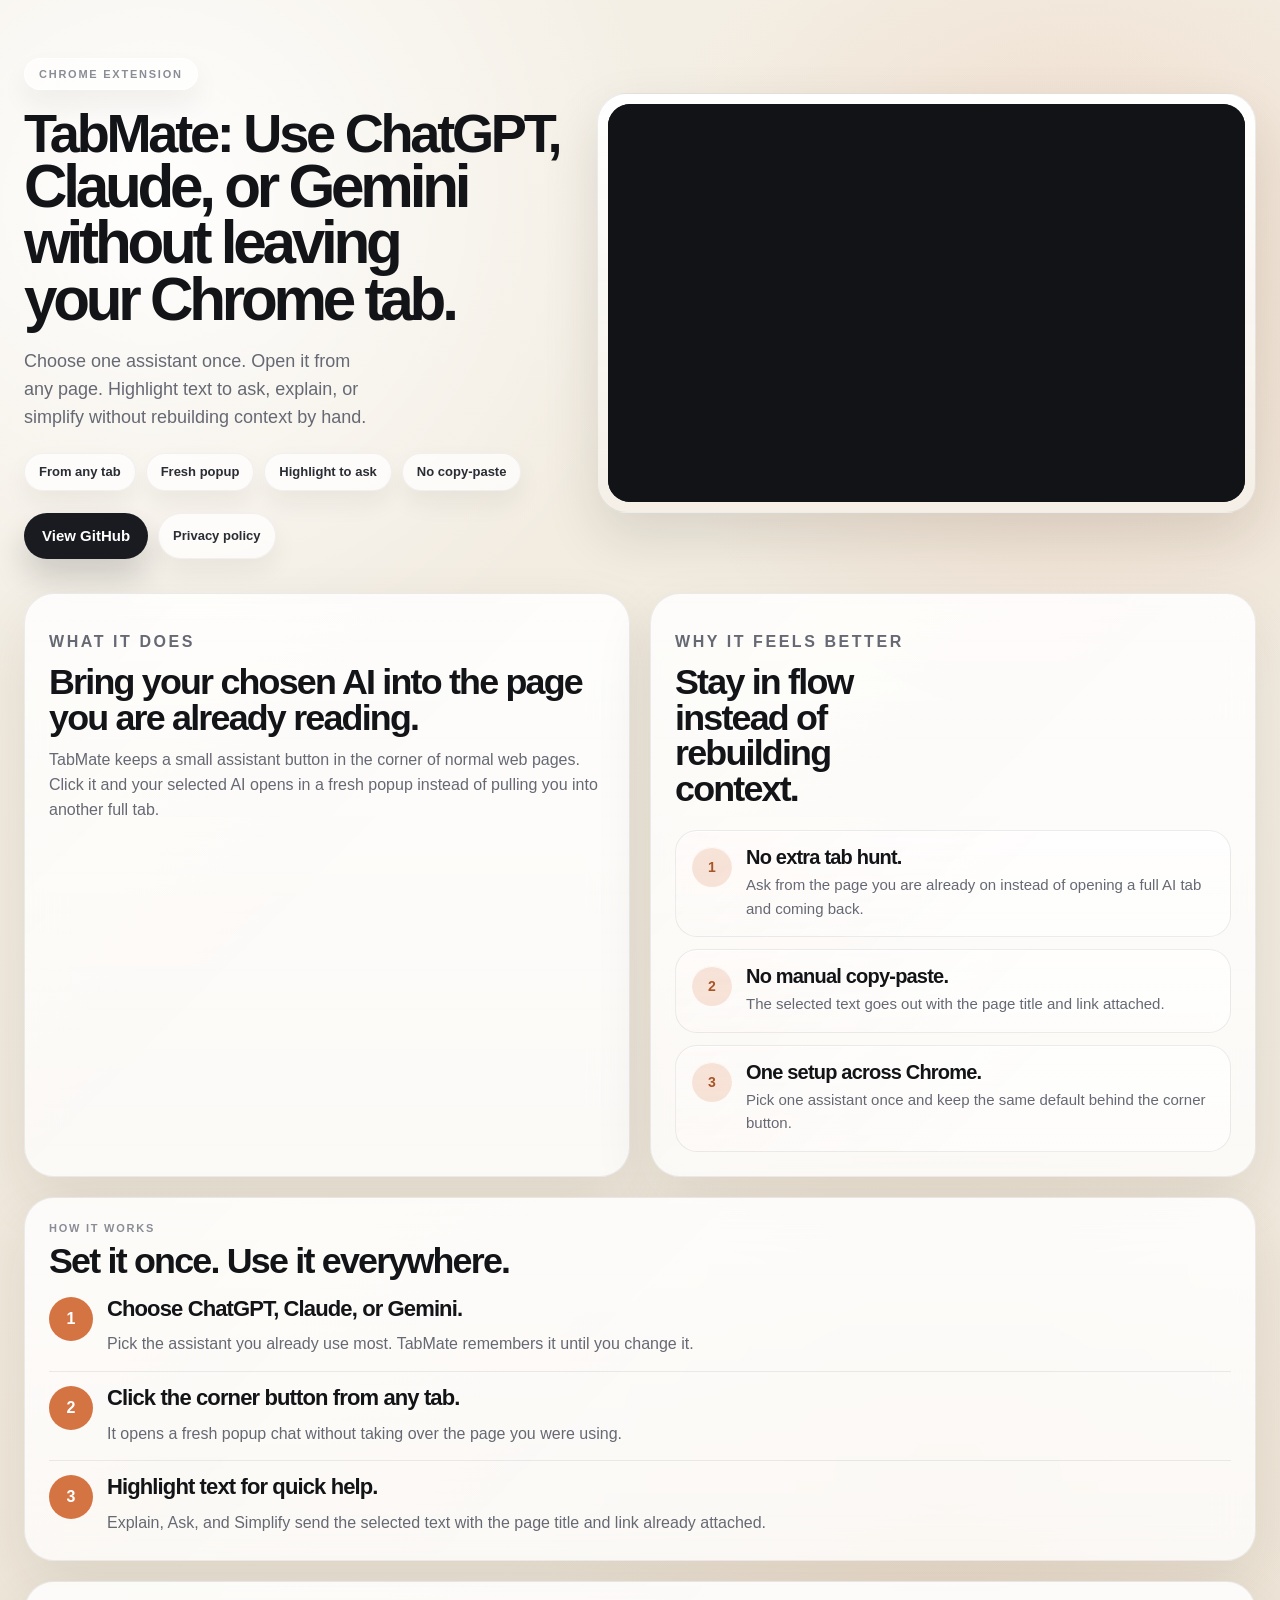
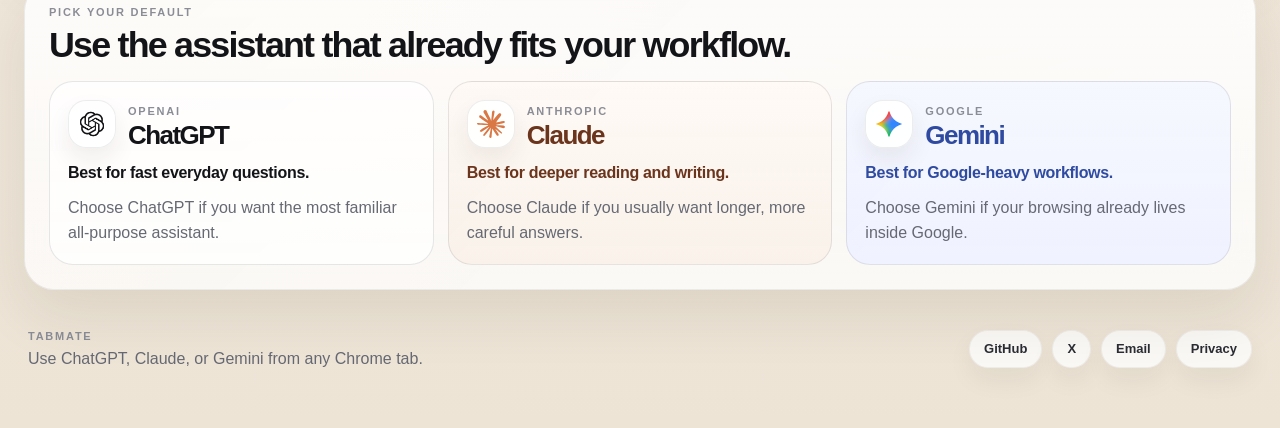
==== index.html @ 25bde199 "Fix landing hero alignment and benefit layout" ====
<!doctype html>
<html lang="en">
  <head>
    <meta charset="utf-8">
    <meta name="viewport" content="width=device-width, initial-scale=1">
    <title>TabMate</title>
    <meta name="description" content="Use ChatGPT, Claude, or Gemini without leaving your Chrome tab.">
    <link rel="stylesheet" href="site.css">
  </head>
  <body>
    <main class="page">
      <section class="hero">
        <div class="hero-copy">
          <p class="eyebrow">Chrome extension</p>
          <h1>
            <span class="headline-lead">TabMate: Use ChatGPT,</span>
            <span>Claude, or Gemini</span>
            <span>without leaving</span>
            <span>your Chrome tab.</span>
          </h1>
          <p class="copy">Choose one assistant once. Open it from any page. Highlight text to ask, explain, or simplify without rebuilding context by hand.</p>

          <div class="hero-pills" aria-label="Core actions">
            <span class="hero-pill">From any tab</span>
            <span class="hero-pill">Fresh popup</span>
            <span class="hero-pill">Highlight to ask</span>
            <span class="hero-pill">No copy-paste</span>
          </div>

          <div class="hero-actions">
            <a class="primary-link" href="https://github.com/sumitbehal/TabMate" target="_blank" rel="noreferrer">View GitHub</a>
            <a class="secondary-link" href="privacy.html">Privacy policy</a>
          </div>
        </div>

        <aside class="hero-panel" aria-label="Workflow preview">
          <div class="preview-browser">
            <div class="preview-body">
              <video
                class="preview-video"
                src="brand-assets/video/preview-main.mp4"
                data-playlist="brand-assets/video/preview-main.mp4|brand-assets/video/preview-second.mp4|brand-assets/video/preview-third.mp4"
                autoplay
                muted
                loop
                playsinline
                preload="metadata"
              ></video>
            </div>
          </div>
        </aside>
      </section>

      <section class="story-grid">
        <article class="story-card">
          <p class="section-kicker">What it does</p>
          <h2>Bring your chosen AI into the page you are already reading.</h2>
          <p>TabMate keeps a small assistant button in the corner of normal web pages. Click it and your selected AI opens in a fresh popup instead of pulling you into another full tab.</p>
        </article>
        <article class="story-card">
          <p class="section-kicker">Why it feels better</p>
          <h2>Stay in flow instead of rebuilding context.</h2>
          <div class="benefit-stack">
            <article class="benefit-row">
              <span class="benefit-badge">1</span>
              <div>
                <h3>No extra tab hunt.</h3>
                <p>Ask from the page you are already on instead of opening a full AI tab and coming back.</p>
              </div>
            </article>
            <article class="benefit-row">
              <span class="benefit-badge">2</span>
              <div>
                <h3>No manual copy-paste.</h3>
                <p>The selected text goes out with the page title and link attached.</p>
              </div>
            </article>
            <article class="benefit-row">
              <span class="benefit-badge">3</span>
              <div>
                <h3>One setup across Chrome.</h3>
                <p>Pick one assistant once and keep the same default behind the corner button.</p>
              </div>
            </article>
          </div>
        </article>
      </section>

      <section class="how-it-works">
        <div class="section-head">
          <p class="section-kicker">How it works</p>
          <h2>Set it once. Use it everywhere.</h2>
        </div>
        <div class="steps">
          <article class="step">
            <span class="step-number">1</span>
            <div>
              <h3>Choose ChatGPT, Claude, or Gemini.</h3>
              <p>Pick the assistant you already use most. TabMate remembers it until you change it.</p>
            </div>
          </article>
          <article class="step">
            <span class="step-number">2</span>
            <div>
              <h3>Click the corner button from any tab.</h3>
              <p>It opens a fresh popup chat without taking over the page you were using.</p>
            </div>
          </article>
          <article class="step">
            <span class="step-number">3</span>
            <div>
              <h3>Highlight text for quick help.</h3>
              <p>Explain, Ask, and Simplify send the selected text with the page title and link already attached.</p>
            </div>
          </article>
        </div>
      </section>

      <section class="assistants">
        <div class="section-head">
          <p class="section-kicker">Pick your default</p>
          <h2>Use the assistant that already fits your workflow.</h2>
        </div>
        <div class="assistant-grid">
          <article class="assistant-card assistant-chatgpt">
            <div class="assistant-brand">
              <span class="brand-logo-shell">
                <img class="brand-logo chatgpt-logo" src="provider-logos/chatgpt-mark.png" alt="ChatGPT logo">
              </span>
              <div>
                <span class="brand-name">OpenAI</span>
                <h3>ChatGPT</h3>
              </div>
            </div>
            <p class="assistant-headline">Best for fast everyday questions.</p>
            <p class="assistant-copy">Choose ChatGPT if you want the most familiar all-purpose assistant.</p>
          </article>

          <article class="assistant-card assistant-claude">
            <div class="assistant-brand">
              <span class="brand-logo-shell">
                <img class="brand-logo" src="provider-logos/claude-mark.svg" alt="Claude logo">
              </span>
              <div>
                <span class="brand-name">Anthropic</span>
                <h3>Claude</h3>
              </div>
            </div>
            <p class="assistant-headline">Best for deeper reading and writing.</p>
            <p class="assistant-copy">Choose Claude if you usually want longer, more careful answers.</p>
          </article>

          <article class="assistant-card assistant-gemini">
            <div class="assistant-brand">
              <span class="brand-logo-shell">
                <img class="brand-logo" src="provider-logos/gemini-mark.svg" alt="Gemini logo">
              </span>
              <div>
                <span class="brand-name">Google</span>
                <h3>Gemini</h3>
              </div>
            </div>
            <p class="assistant-headline">Best for Google-heavy workflows.</p>
            <p class="assistant-copy">Choose Gemini if your browsing already lives inside Google.</p>
          </article>
        </div>
      </section>

      <footer class="page-footer">
        <div class="footer-copy">
          <p class="section-kicker">TabMate</p>
          <p>Use ChatGPT, Claude, or Gemini from any Chrome tab.</p>
        </div>
        <div class="footer-links">
          <a class="footer-link" href="https://github.com/sumitbehal/TabMate" target="_blank" rel="noreferrer">GitHub</a>
          <a class="footer-link" href="https://x.com/sumitkbehal" target="_blank" rel="noreferrer">X</a>
          <a class="footer-link" href="mailto:sumitbehaltest@gmail.com">Email</a>
          <a class="footer-link" href="privacy.html">Privacy</a>
        </div>
      </footer>
    </main>

    <script src="site.js"></script>
  </body>
</html>
---- site.css ----
:root {
  color-scheme: light;
  --display-font: -apple-system, BlinkMacSystemFont, "SF Pro Display", "Segoe UI", sans-serif;
  --ui-font: -apple-system, BlinkMacSystemFont, "SF Pro Text", "Segoe UI", sans-serif;
  --bg: #f4efe5;
  --bg-deep: #ede4d6;
  --ink: #131417;
  --muted: #666973;
  --subtle: #8a8d96;
  --line: rgba(24, 25, 30, 0.08);
  --surface: rgba(255, 255, 255, 0.84);
  --shadow: 0 24px 60px rgba(42, 31, 16, 0.09);
  --shadow-strong: 0 28px 70px rgba(42, 31, 16, 0.14);
}

* {
  box-sizing: border-box;
}

html,
body {
  margin: 0;
  min-height: 100%;
}

body {
  color: var(--ink);
  font-family: var(--ui-font);
  background:
    radial-gradient(circle at 12% 10%, rgba(255, 255, 255, 0.96), transparent 24%),
    radial-gradient(circle at 84% 14%, rgba(213, 116, 67, 0.16), transparent 22%),
    radial-gradient(circle at 74% 72%, rgba(213, 116, 67, 0.08), transparent 24%),
    linear-gradient(180deg, var(--bg) 0%, var(--bg-deep) 100%);
}

body::before {
  content: "";
  position: fixed;
  inset: 0;
  background:
    linear-gradient(rgba(255, 255, 255, 0.14) 1px, transparent 1px),
    linear-gradient(90deg, rgba(255, 255, 255, 0.14) 1px, transparent 1px);
  background-size: 32px 32px;
  mask-image: linear-gradient(180deg, rgba(0, 0, 0, 0.14), transparent 38%);
  pointer-events: none;
}

.page {
  position: relative;
  z-index: 1;
  max-width: 1280px;
  margin: 0 auto;
  padding: 48px 24px 60px;
}

h1,
h2,
h3,
p,
ul {
  margin: 0;
}

.hero {
  display: grid;
  grid-template-columns: minmax(0, 0.9fr) minmax(500px, 1.1fr);
  gap: 34px;
  align-items: start;
}

.hero-copy {
  padding-top: 10px;
}

.eyebrow,
.section-kicker,
.brand-name {
  font-size: 11px;
  font-weight: 700;
  letter-spacing: 0.16em;
  text-transform: uppercase;
  color: var(--subtle);
}

.eyebrow {
  display: inline-flex;
  align-items: center;
  min-height: 32px;
  padding: 0 14px;
  border-radius: 999px;
  background: rgba(255, 255, 255, 0.68);
  border: 1px solid rgba(255, 255, 255, 0.76);
  box-shadow: 0 14px 28px rgba(42, 31, 16, 0.06);
}

h1 {
  margin-top: 18px;
  font-family: var(--display-font);
  max-width: 100%;
  font-size: clamp(42px, 4.7vw, 62px);
  font-weight: 700;
  line-height: 0.94;
  letter-spacing: -0.07em;
}

h1 span {
  display: block;
}

h1 span:last-child,
.headline-lead {
  white-space: nowrap;
}

.headline-lead {
  font-size: 0.9em;
  letter-spacing: -0.06em;
}

.copy {
  max-width: 35ch;
  margin-top: 18px;
  font-size: 18px;
  line-height: 1.56;
  color: var(--muted);
}

.hero-pills,
.hero-actions,
.footer-links {
  display: flex;
  flex-wrap: wrap;
  gap: 10px;
}

.hero-pills {
  margin-top: 22px;
}

.hero-pill,
.secondary-link,
.footer-link {
  display: inline-flex;
  align-items: center;
  min-height: 38px;
  padding: 0 14px;
  border-radius: 999px;
  background: rgba(255, 255, 255, 0.72);
  border: 1px solid rgba(24, 25, 30, 0.05);
  box-shadow: 0 12px 26px rgba(42, 31, 16, 0.06);
  font-size: 13px;
  font-weight: 600;
  color: #2a2d34;
  text-decoration: none;
}

.hero-actions {
  margin-top: 22px;
}

.primary-link {
  display: inline-flex;
  align-items: center;
  justify-content: center;
  min-height: 46px;
  padding: 0 18px;
  border-radius: 999px;
  background: #191b20;
  color: #fff;
  text-decoration: none;
  font-size: 15px;
  font-weight: 700;
  box-shadow: 0 18px 32px rgba(19, 20, 24, 0.18);
  transition: transform 140ms ease, box-shadow 140ms ease, background 140ms ease;
}

.primary-link:hover,
.secondary-link:hover,
.footer-link:hover {
  transform: translateY(-1px);
}

.primary-link:hover {
  background: linear-gradient(135deg, #2a2d34, #1b1d22);
  box-shadow: 0 24px 38px rgba(19, 20, 24, 0.22);
}

.secondary-link:hover,
.footer-link:hover {
  background: rgba(255, 255, 255, 0.92);
}

.preview-browser,
.story-card,
.how-it-works,
.assistants {
  border: 1px solid var(--line);
  border-radius: 30px;
  box-shadow: var(--shadow);
  backdrop-filter: blur(18px);
}

.hero-panel {
  display: grid;
  align-self: center;
}

.preview-browser {
  padding: 10px;
  background:
    linear-gradient(180deg, rgba(255, 255, 255, 0.98), rgba(244, 239, 231, 0.94)),
    linear-gradient(135deg, rgba(213, 116, 67, 0.03), transparent 68%);
  box-shadow:
    0 24px 56px rgba(42, 31, 16, 0.12),
    inset 0 1px 0 rgba(255, 255, 255, 0.78);
}

.preview-body {
  position: relative;
  aspect-ratio: 288 / 180;
  border-radius: 22px;
  overflow: hidden;
  background: #111317;
}

.preview-video {
  position: absolute;
  inset: 0;
  width: 100%;
  height: 100%;
  object-fit: contain;
  background: #111317;
}

.story-grid {
  display: grid;
  grid-template-columns: 1fr 1fr;
  gap: 20px;
  margin-top: 34px;
}

.story-card,
.how-it-works,
.assistants {
  padding: 24px;
  background:
    linear-gradient(180deg, rgba(255, 255, 255, 0.88), rgba(255, 255, 255, 0.76)),
    linear-gradient(135deg, rgba(213, 116, 67, 0.06), transparent 58%);
}

.story-card h2,
.section-head h2 {
  margin-top: 10px;
  font-family: var(--display-font);
  font-size: clamp(28px, 2.8vw, 40px);
  line-height: 1;
  letter-spacing: -0.05em;
}

.story-card p,
.step p,
.assistant-copy {
  margin-top: 12px;
  font-size: 16px;
  line-height: 1.56;
  color: var(--muted);
}

.benefit-stack {
  display: grid;
  gap: 12px;
  margin-top: 18px;
}

.benefit-row {
  display: grid;
  grid-template-columns: 40px 1fr;
  gap: 14px;
  align-items: start;
  padding: 16px;
  border: 1px solid rgba(24, 25, 30, 0.08);
  border-radius: 22px;
  background:
    linear-gradient(180deg, rgba(255, 255, 255, 0.7), rgba(255, 255, 255, 0.56)),
    linear-gradient(135deg, rgba(213, 116, 67, 0.08), transparent 60%);
  box-shadow: inset 0 1px 0 rgba(255, 255, 255, 0.78);
}

.story-card:nth-child(2) {
  display: flex;
  flex-direction: column;
}

.story-card:nth-child(2) h2 {
  max-width: 12ch;
}

.story-card:nth-child(2) .benefit-stack {
  margin-top: 22px;
}

.benefit-row h3 {
  font-size: 20px;
  line-height: 1.02;
  letter-spacing: -0.04em;
}

.benefit-row p {
  margin-top: 6px;
  font-size: 15px;
  line-height: 1.55;
  color: var(--muted);
}

.benefit-badge {
  display: inline-flex;
  align-items: center;
  justify-content: center;
  width: 40px;
  height: 40px;
  border-radius: 999px;
  background: rgba(213, 116, 67, 0.18);
  color: #a85527;
  font-size: 14px;
  font-weight: 700;
  box-shadow: inset 0 1px 0 rgba(255, 255, 255, 0.8);
}

.how-it-works,
.assistants {
  margin-top: 20px;
}

.steps {
  display: grid;
  gap: 14px;
  margin-top: 18px;
}

.step {
  display: grid;
  grid-template-columns: 44px 1fr;
  gap: 14px;
  align-items: start;
  padding-top: 14px;
  border-top: 1px solid rgba(24, 25, 30, 0.08);
}

.step:first-child {
  padding-top: 0;
  border-top: 0;
}

.step-number {
  display: inline-flex;
  align-items: center;
  justify-content: center;
  width: 44px;
  height: 44px;
  border-radius: 999px;
  background: #d57443;
  color: #fff;
  font-weight: 700;
}

.step h3 {
  font-size: 22px;
  line-height: 1.05;
  letter-spacing: -0.04em;
}

.assistant-grid {
  display: grid;
  grid-template-columns: repeat(3, minmax(0, 1fr));
  gap: 14px;
  margin-top: 18px;
}

.assistant-card {
  padding: 18px;
  border-radius: 24px;
  border: 1px solid rgba(24, 25, 30, 0.1);
  background: rgba(255, 255, 255, 0.72);
}

.assistant-brand {
  display: flex;
  align-items: center;
  gap: 12px;
}

.brand-logo-shell {
  display: inline-flex;
  align-items: center;
  justify-content: center;
  width: 48px;
  height: 48px;
  border-radius: 18px;
  background: rgba(255, 255, 255, 0.96);
  box-shadow:
    inset 0 0 0 1px rgba(24, 25, 30, 0.08),
    0 12px 24px rgba(42, 31, 16, 0.07);
}

.brand-logo {
  width: 28px;
  height: 28px;
  object-fit: contain;
}

.chatgpt-logo {
  width: 34px;
  height: 34px;
}

.assistant-card h3 {
  margin-top: 4px;
  font-size: 26px;
  font-family: var(--display-font);
  line-height: 0.94;
  letter-spacing: -0.06em;
}

.assistant-headline {
  margin-top: 14px;
  font-size: 16px;
  line-height: 1.35;
  font-weight: 700;
  letter-spacing: -0.02em;
}

.assistant-chatgpt {
  color: #131417;
}

.assistant-claude {
  color: #6b341c;
  background:
    linear-gradient(180deg, rgba(255, 250, 246, 0.98), rgba(249, 241, 233, 0.96)),
    linear-gradient(135deg, rgba(213, 116, 67, 0.1), transparent 62%);
}

.assistant-gemini {
  color: #2f4ba1;
  background:
    linear-gradient(180deg, rgba(246, 248, 255, 0.98), rgba(239, 242, 255, 0.96)),
    linear-gradient(135deg, rgba(91, 108, 255, 0.1), transparent 62%);
}

.page-footer {
  display: flex;
  align-items: center;
  justify-content: space-between;
  gap: 18px;
  margin-top: 22px;
  padding: 18px 4px 0;
}

.footer-copy p:last-child {
  margin-top: 8px;
  color: var(--muted);
}

@media (max-width: 1120px) {
  .hero,
  .story-grid,
  .assistant-grid {
    grid-template-columns: 1fr;
  }
}

@media (max-width: 820px) {
  .page {
    padding: 28px 16px 44px;
  }

  h1 {
    font-size: clamp(40px, 14vw, 58px);
  }

  .copy {
    max-width: none;
    font-size: 17px;
  }

  .page-footer {
    flex-direction: column;
    align-items: flex-start;
  }
}
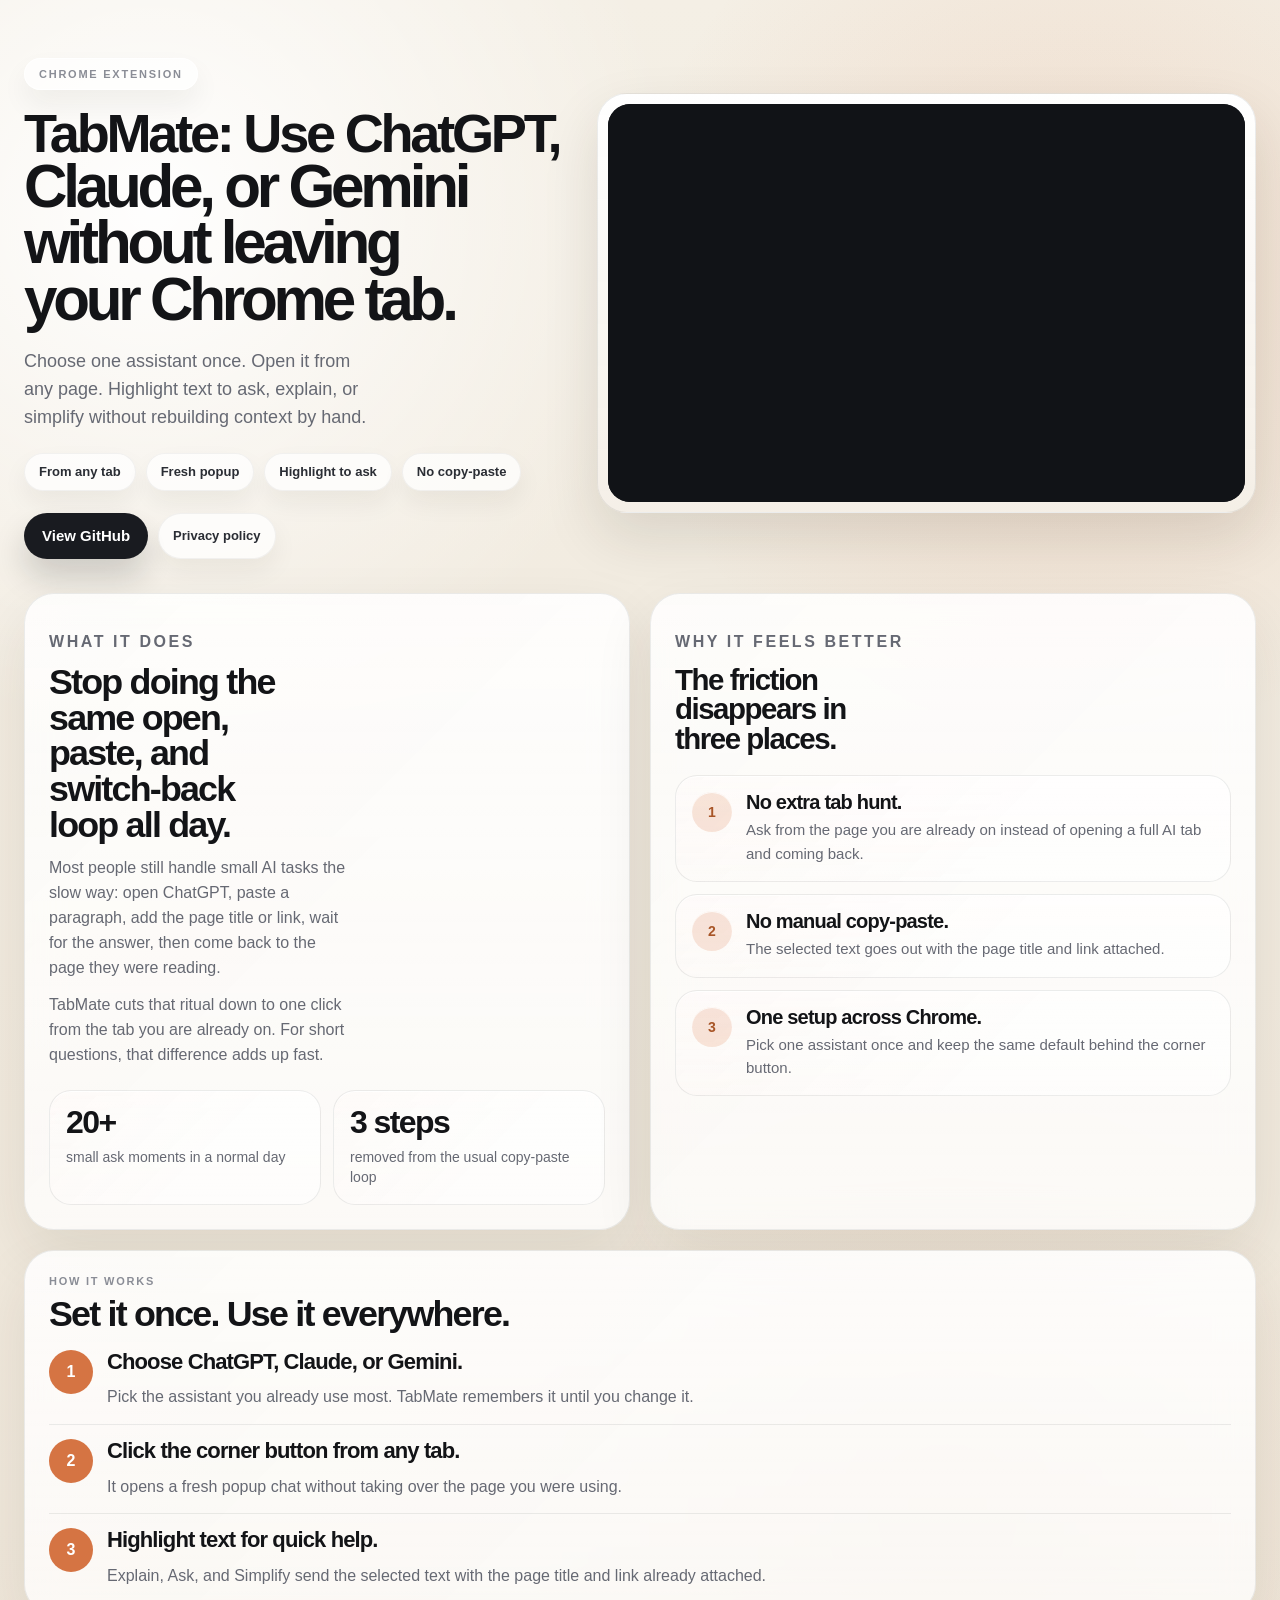
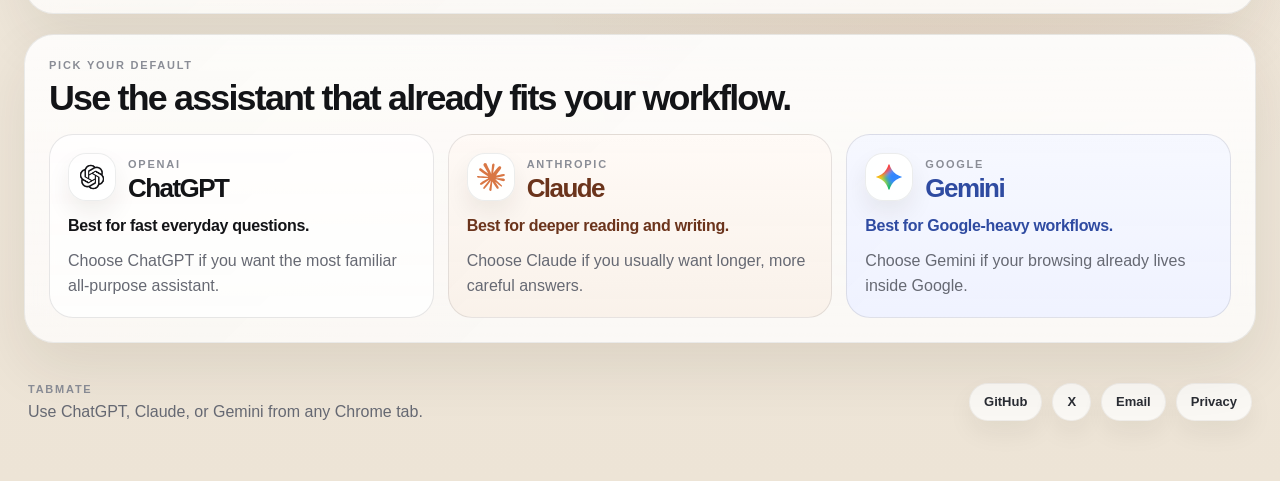
==== commit 463c2976: "Improve story cards on landing page" ====
--- a/index.html
+++ b/index.html
@@ -52,14 +52,25 @@
       </section>
 
       <section class="story-grid">
-        <article class="story-card">
+        <article class="story-card story-what">
           <p class="section-kicker">What it does</p>
-          <h2>Bring your chosen AI into the page you are already reading.</h2>
-          <p>TabMate keeps a small assistant button in the corner of normal web pages. Click it and your selected AI opens in a fresh popup instead of pulling you into another full tab.</p>
+          <h2>Stop doing the same open, paste, and switch-back loop all day.</h2>
+          <p>Most people still handle small AI tasks the slow way: open ChatGPT, paste a paragraph, add the page title or link, wait for the answer, then come back to the page they were reading.</p>
+          <p>TabMate cuts that ritual down to one click from the tab you are already on. For short questions, that difference adds up fast.</p>
+          <div class="story-metrics" aria-label="Workflow pain points">
+            <div class="story-metric">
+              <strong>20+</strong>
+              <span>small ask moments in a normal day</span>
+            </div>
+            <div class="story-metric">
+              <strong>3 steps</strong>
+              <span>removed from the usual copy-paste loop</span>
+            </div>
+          </div>
         </article>
-        <article class="story-card">
+        <article class="story-card story-benefits">
           <p class="section-kicker">Why it feels better</p>
-          <h2>Stay in flow instead of rebuilding context.</h2>
+          <h2>The friction disappears in three places.</h2>
           <div class="benefit-stack">
             <article class="benefit-row">
               <span class="benefit-badge">1</span>
--- a/site.css
+++ b/site.css
@@ -266,6 +266,53 @@
   color: var(--muted);
 }
 
+.story-what {
+  display: flex;
+  flex-direction: column;
+}
+
+.story-what h2 {
+  max-width: 13ch;
+}
+
+.story-what p {
+  max-width: 34ch;
+}
+
+.story-metrics {
+  display: grid;
+  grid-template-columns: repeat(2, minmax(0, 1fr));
+  gap: 12px;
+  margin-top: 22px;
+}
+
+.story-metric {
+  min-height: 110px;
+  padding: 16px;
+  border: 1px solid rgba(24, 25, 30, 0.08);
+  border-radius: 22px;
+  background:
+    linear-gradient(180deg, rgba(255, 255, 255, 0.72), rgba(255, 255, 255, 0.58)),
+    linear-gradient(135deg, rgba(213, 116, 67, 0.08), transparent 60%);
+  box-shadow: inset 0 1px 0 rgba(255, 255, 255, 0.78);
+}
+
+.story-metric strong {
+  display: block;
+  font-family: var(--display-font);
+  font-size: 32px;
+  line-height: 0.95;
+  letter-spacing: -0.05em;
+}
+
+.story-metric span {
+  display: block;
+  margin-top: 10px;
+  font-size: 14px;
+  line-height: 1.45;
+  color: var(--muted);
+}
+
 .benefit-stack {
   display: grid;
   gap: 12px;
@@ -286,16 +333,17 @@
   box-shadow: inset 0 1px 0 rgba(255, 255, 255, 0.78);
 }
 
-.story-card:nth-child(2) {
+.story-benefits {
   display: flex;
   flex-direction: column;
 }
 
-.story-card:nth-child(2) h2 {
-  max-width: 12ch;
-}
-
-.story-card:nth-child(2) .benefit-stack {
+.story-benefits h2 {
+  max-width: 11ch;
+  font-size: clamp(28px, 2.3vw, 36px);
+}
+
+.story-benefits .benefit-stack {
   margin-top: 22px;
 }
 
@@ -467,6 +515,10 @@
   .assistant-grid {
     grid-template-columns: 1fr;
   }
+
+  .story-metrics {
+    grid-template-columns: 1fr;
+  }
 }
 
 @media (max-width: 820px) {
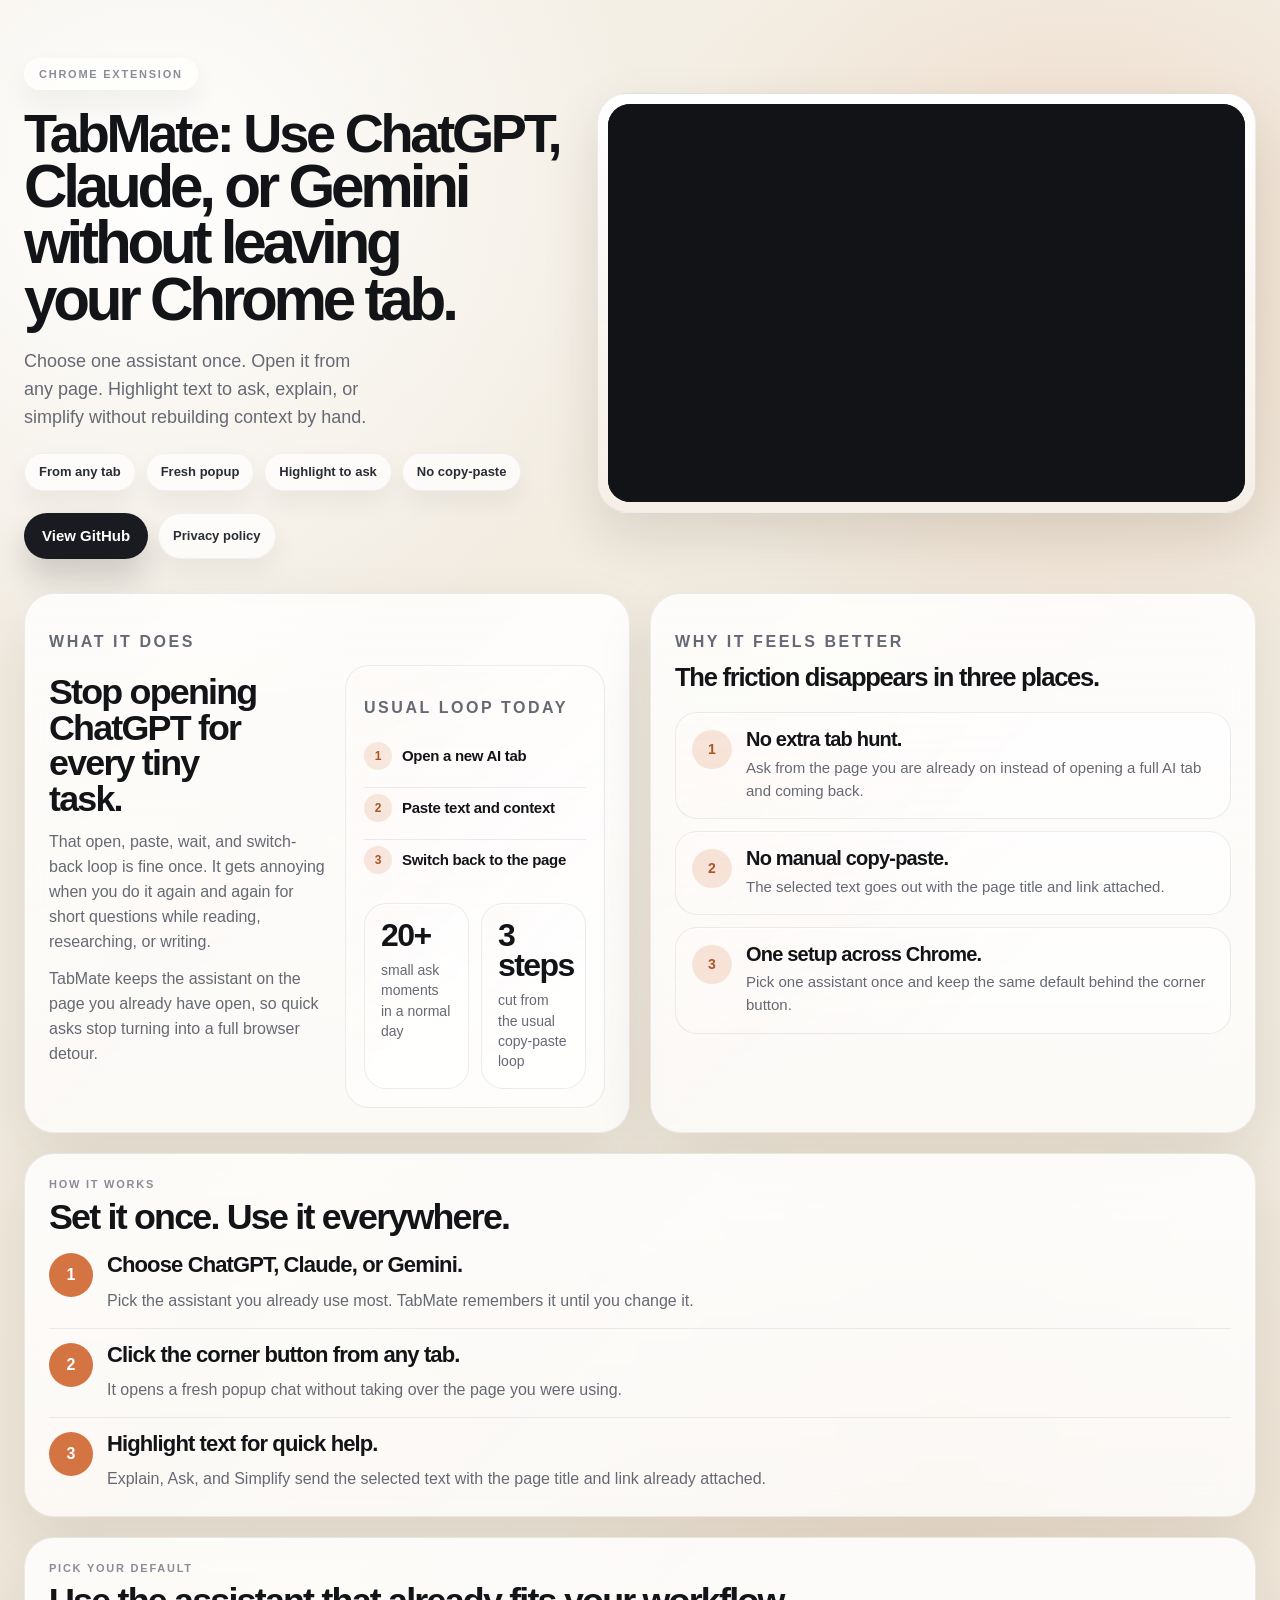
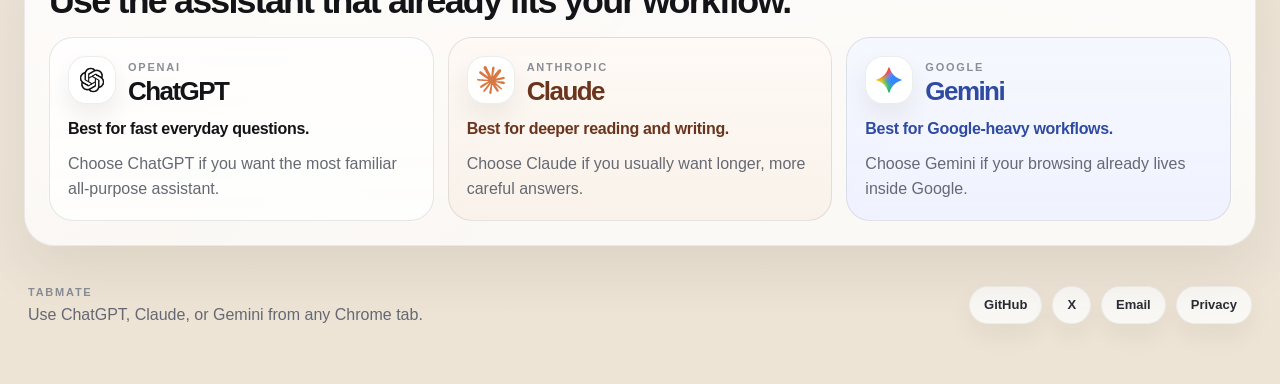
==== commit a470ca24: "Tighten story cards and reduce empty space" ====
--- a/index.html
+++ b/index.html
@@ -54,17 +54,29 @@
       <section class="story-grid">
         <article class="story-card story-what">
           <p class="section-kicker">What it does</p>
-          <h2>Stop doing the same open, paste, and switch-back loop all day.</h2>
-          <p>Most people still handle small AI tasks the slow way: open ChatGPT, paste a paragraph, add the page title or link, wait for the answer, then come back to the page they were reading.</p>
-          <p>TabMate cuts that ritual down to one click from the tab you are already on. For short questions, that difference adds up fast.</p>
-          <div class="story-metrics" aria-label="Workflow pain points">
-            <div class="story-metric">
-              <strong>20+</strong>
-              <span>small ask moments in a normal day</span>
-            </div>
-            <div class="story-metric">
-              <strong>3 steps</strong>
-              <span>removed from the usual copy-paste loop</span>
+          <div class="story-what-layout">
+            <div class="story-what-copy">
+              <h2>Stop opening ChatGPT for every tiny task.</h2>
+              <p>That open, paste, wait, and switch-back loop is fine once. It gets annoying when you do it again and again for short questions while reading, researching, or writing.</p>
+              <p>TabMate keeps the assistant on the page you already have open, so quick asks stop turning into a full browser detour.</p>
+            </div>
+            <div class="story-loop" aria-label="Typical AI workflow today">
+              <p class="story-loop-kicker">Usual loop today</p>
+              <div class="story-loop-steps">
+                <div class="story-loop-step"><span>1</span><strong>Open a new AI tab</strong></div>
+                <div class="story-loop-step"><span>2</span><strong>Paste text and context</strong></div>
+                <div class="story-loop-step"><span>3</span><strong>Switch back to the page</strong></div>
+              </div>
+              <div class="story-metrics" aria-label="Workflow pain points">
+                <div class="story-metric">
+                  <strong>20+</strong>
+                  <span>small ask moments in a normal day</span>
+                </div>
+                <div class="story-metric">
+                  <strong>3 steps</strong>
+                  <span>cut from the usual copy-paste loop</span>
+                </div>
+              </div>
             </div>
           </div>
         </article>
--- a/site.css
+++ b/site.css
@@ -271,12 +271,78 @@
   flex-direction: column;
 }
 
-.story-what h2 {
-  max-width: 13ch;
-}
-
-.story-what p {
+.story-what-layout {
+  display: grid;
+  grid-template-columns: minmax(0, 1.15fr) minmax(260px, 0.85fr);
+  gap: 18px;
+  margin-top: 10px;
+  align-items: start;
+}
+
+.story-what-copy h2 {
+  max-width: 11ch;
+}
+
+.story-what-copy p {
   max-width: 34ch;
+}
+
+.story-loop {
+  padding: 18px;
+  border: 1px solid rgba(24, 25, 30, 0.08);
+  border-radius: 24px;
+  background:
+    linear-gradient(180deg, rgba(255, 255, 255, 0.74), rgba(255, 255, 255, 0.58)),
+    linear-gradient(135deg, rgba(213, 116, 67, 0.1), transparent 64%);
+  box-shadow: inset 0 1px 0 rgba(255, 255, 255, 0.82);
+}
+
+.story-loop-kicker {
+  margin-top: 0;
+  font-size: 11px;
+  font-weight: 700;
+  letter-spacing: 0.16em;
+  text-transform: uppercase;
+  color: var(--subtle);
+}
+
+.story-loop-steps {
+  display: grid;
+  gap: 10px;
+  margin-top: 14px;
+}
+
+.story-loop-step {
+  display: grid;
+  grid-template-columns: 28px 1fr;
+  gap: 10px;
+  align-items: center;
+  min-height: 42px;
+  padding: 0 10px 0 0;
+  border-top: 1px solid rgba(24, 25, 30, 0.08);
+}
+
+.story-loop-step:first-child {
+  border-top: 0;
+}
+
+.story-loop-step span {
+  display: inline-flex;
+  align-items: center;
+  justify-content: center;
+  width: 28px;
+  height: 28px;
+  border-radius: 999px;
+  background: rgba(213, 116, 67, 0.16);
+  color: #a85527;
+  font-size: 12px;
+  font-weight: 700;
+}
+
+.story-loop-step strong {
+  font-size: 15px;
+  line-height: 1.3;
+  letter-spacing: -0.02em;
 }
 
 .story-metrics {
@@ -339,8 +405,9 @@
 }
 
 .story-benefits h2 {
-  max-width: 11ch;
-  font-size: clamp(28px, 2.3vw, 36px);
+  max-width: none;
+  font-size: clamp(24px, 2vw, 33px);
+  white-space: nowrap;
 }
 
 .story-benefits .benefit-stack {
@@ -516,8 +583,16 @@
     grid-template-columns: 1fr;
   }
 
+  .story-what-layout {
+    grid-template-columns: 1fr;
+  }
+
   .story-metrics {
     grid-template-columns: 1fr;
+  }
+
+  .story-benefits h2 {
+    white-space: normal;
   }
 }
 
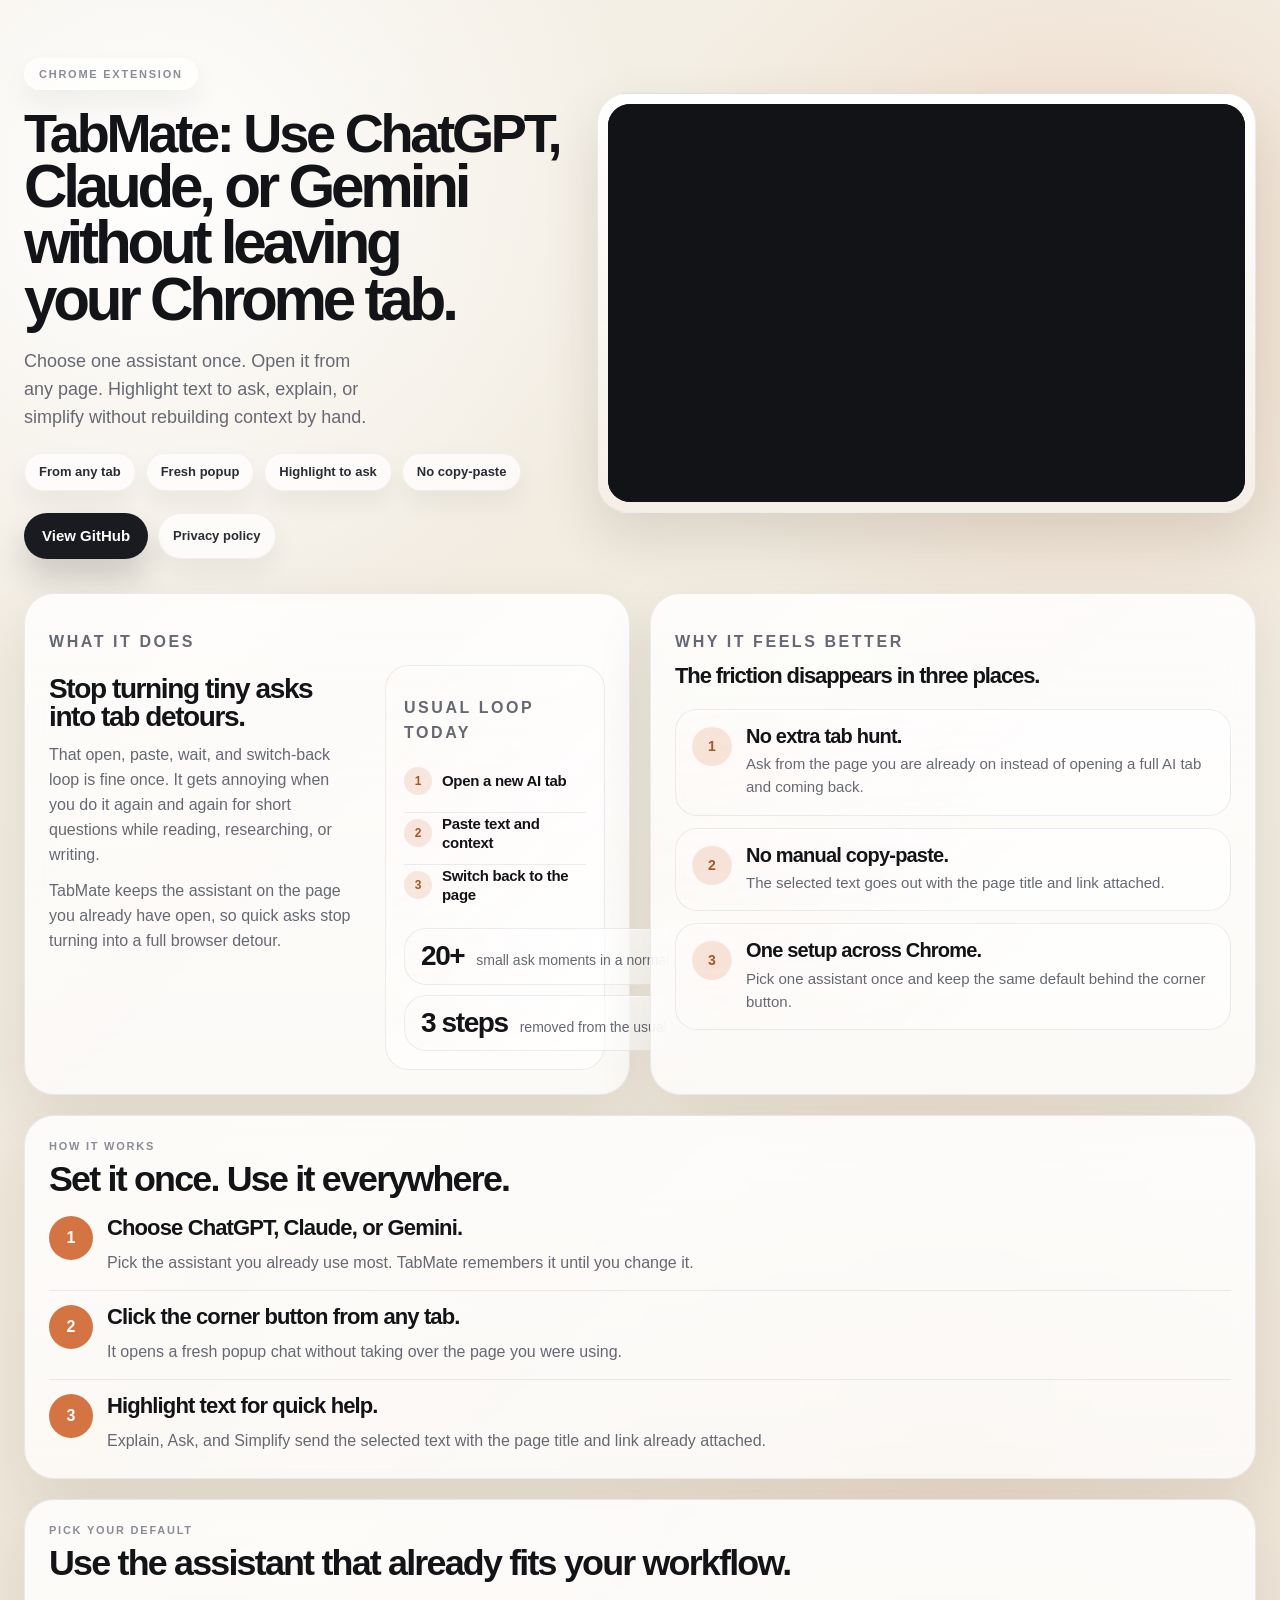
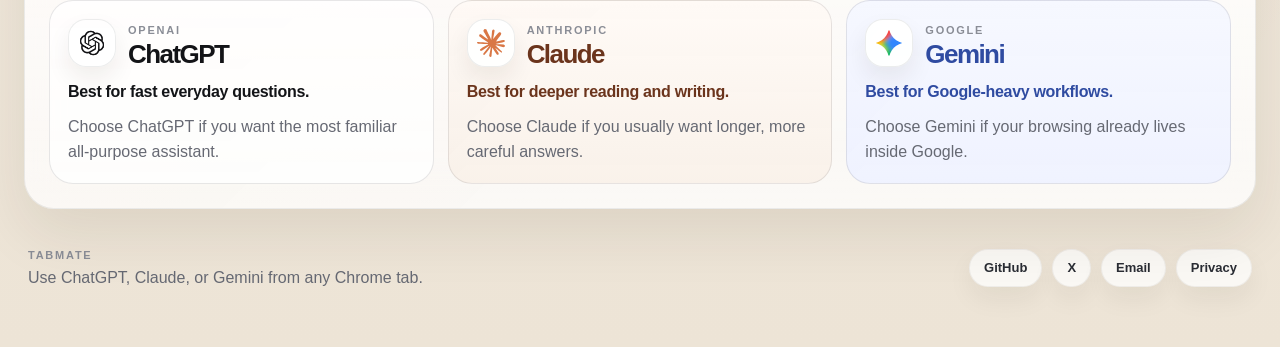
==== commit 883a85bb: "Tighten story card headings" ====
--- a/index.html
+++ b/index.html
@@ -56,7 +56,10 @@
           <p class="section-kicker">What it does</p>
           <div class="story-what-layout">
             <div class="story-what-copy">
-              <h2>Stop opening ChatGPT for every tiny task.</h2>
+              <h2>
+                <span>Stop turning tiny asks</span>
+                <span>into tab detours.</span>
+              </h2>
               <p>That open, paste, wait, and switch-back loop is fine once. It gets annoying when you do it again and again for short questions while reading, researching, or writing.</p>
               <p>TabMate keeps the assistant on the page you already have open, so quick asks stop turning into a full browser detour.</p>
             </div>
@@ -74,7 +77,7 @@
                 </div>
                 <div class="story-metric">
                   <strong>3 steps</strong>
-                  <span>cut from the usual copy-paste loop</span>
+                  <span>removed from the usual loop</span>
                 </div>
               </div>
             </div>
--- a/site.css
+++ b/site.css
@@ -273,14 +273,19 @@
 
 .story-what-layout {
   display: grid;
-  grid-template-columns: minmax(0, 1.15fr) minmax(260px, 0.85fr);
+  grid-template-columns: minmax(0, 1.32fr) minmax(220px, 0.68fr);
   gap: 18px;
   margin-top: 10px;
   align-items: start;
 }
 
 .story-what-copy h2 {
-  max-width: 11ch;
+  max-width: none;
+  font-size: clamp(28px, 2vw, 34px);
+}
+
+.story-what-copy h2 span {
+  display: block;
 }
 
 .story-what-copy p {
@@ -347,14 +352,18 @@
 
 .story-metrics {
   display: grid;
-  grid-template-columns: repeat(2, minmax(0, 1fr));
+  grid-template-columns: 1fr;
+  gap: 10px;
+  margin-top: 22px;
+}
+
+.story-metric {
+  display: grid;
+  grid-template-columns: auto 1fr;
   gap: 12px;
-  margin-top: 22px;
-}
-
-.story-metric {
-  min-height: 110px;
-  padding: 16px;
+  align-items: baseline;
+  min-height: 0;
+  padding: 14px 16px;
   border: 1px solid rgba(24, 25, 30, 0.08);
   border-radius: 22px;
   background:
@@ -364,19 +373,20 @@
 }
 
 .story-metric strong {
-  display: block;
   font-family: var(--display-font);
-  font-size: 32px;
+  font-size: 28px;
   line-height: 0.95;
   letter-spacing: -0.05em;
+  white-space: nowrap;
 }
 
 .story-metric span {
   display: block;
-  margin-top: 10px;
+  margin-top: 0;
   font-size: 14px;
-  line-height: 1.45;
+  line-height: 1.35;
   color: var(--muted);
+  white-space: nowrap;
 }
 
 .benefit-stack {
@@ -406,7 +416,7 @@
 
 .story-benefits h2 {
   max-width: none;
-  font-size: clamp(24px, 2vw, 33px);
+  font-size: clamp(22px, 1.7vw, 29px);
   white-space: nowrap;
 }
 
@@ -594,6 +604,10 @@
   .story-benefits h2 {
     white-space: normal;
   }
+
+  .story-metric span {
+    white-space: normal;
+  }
 }
 
 @media (max-width: 820px) {
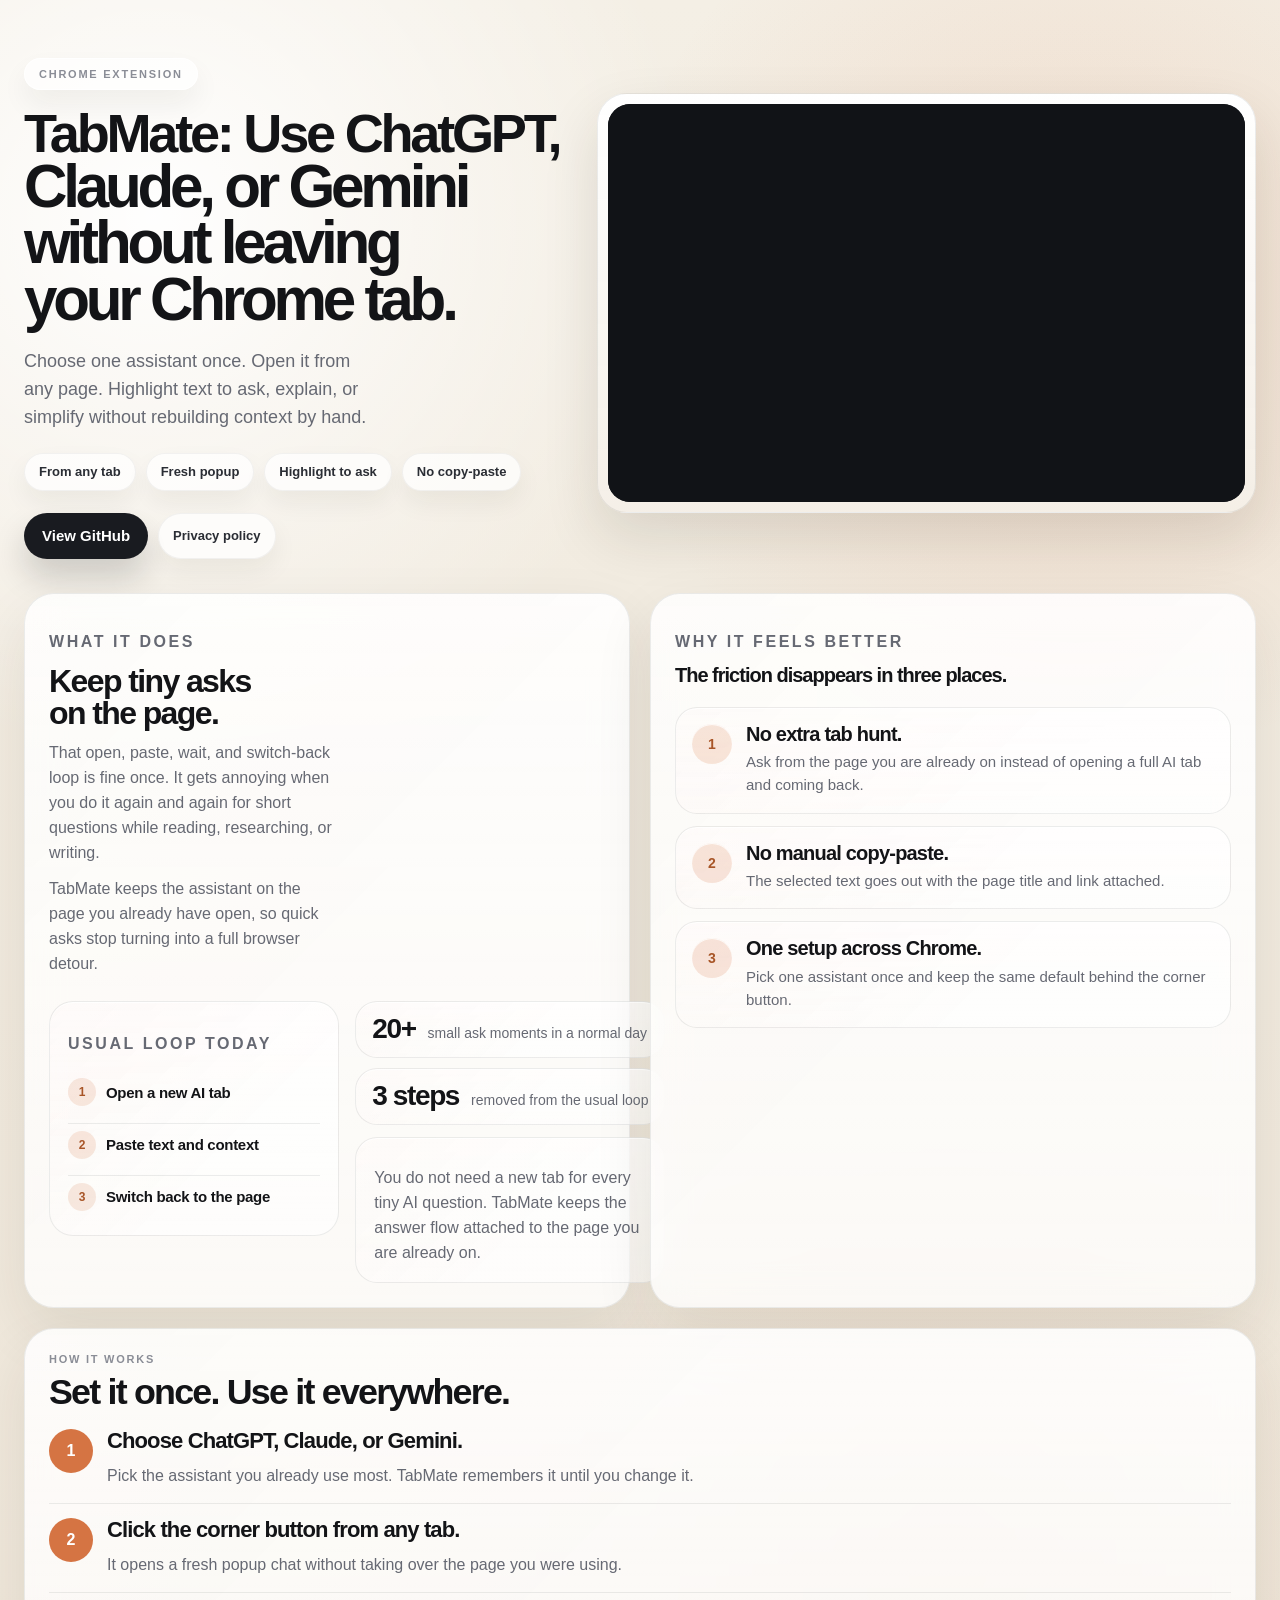
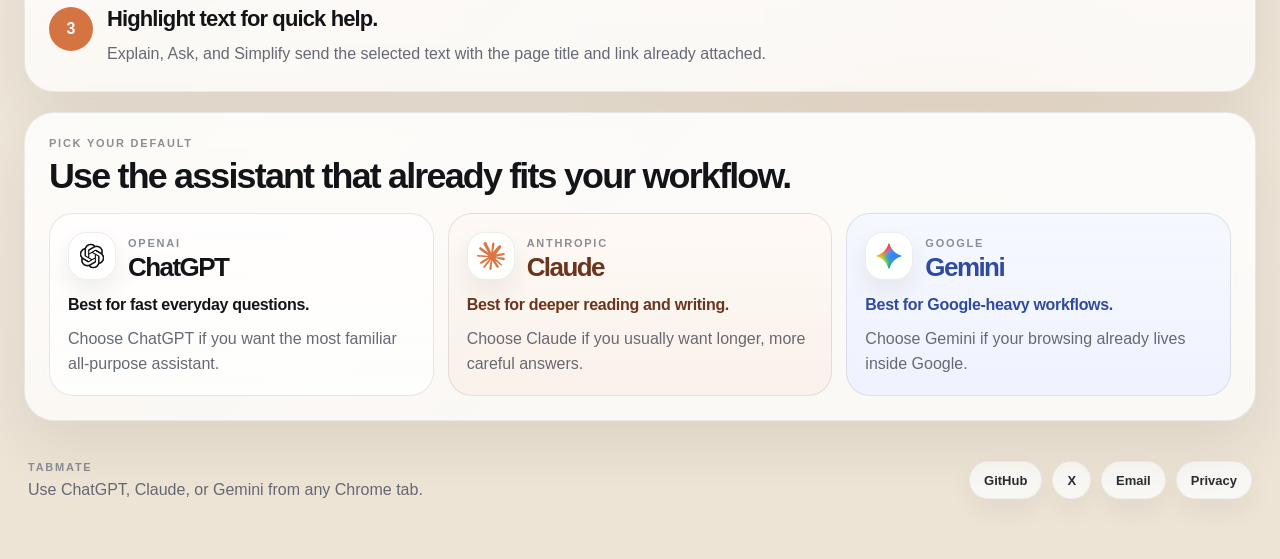
==== commit 448721d0: "Restructure landing story cards" ====
--- a/index.html
+++ b/index.html
@@ -54,15 +54,15 @@
       <section class="story-grid">
         <article class="story-card story-what">
           <p class="section-kicker">What it does</p>
-          <div class="story-what-layout">
-            <div class="story-what-copy">
-              <h2>
-                <span>Stop turning tiny asks</span>
-                <span>into tab detours.</span>
-              </h2>
-              <p>That open, paste, wait, and switch-back loop is fine once. It gets annoying when you do it again and again for short questions while reading, researching, or writing.</p>
-              <p>TabMate keeps the assistant on the page you already have open, so quick asks stop turning into a full browser detour.</p>
-            </div>
+          <div class="story-what-copy">
+            <h2>
+              <span>Keep tiny asks</span>
+              <span>on the page.</span>
+            </h2>
+            <p>That open, paste, wait, and switch-back loop is fine once. It gets annoying when you do it again and again for short questions while reading, researching, or writing.</p>
+            <p>TabMate keeps the assistant on the page you already have open, so quick asks stop turning into a full browser detour.</p>
+          </div>
+          <div class="story-what-details">
             <div class="story-loop" aria-label="Typical AI workflow today">
               <p class="story-loop-kicker">Usual loop today</p>
               <div class="story-loop-steps">
@@ -70,6 +70,8 @@
                 <div class="story-loop-step"><span>2</span><strong>Paste text and context</strong></div>
                 <div class="story-loop-step"><span>3</span><strong>Switch back to the page</strong></div>
               </div>
+            </div>
+            <div class="story-side">
               <div class="story-metrics" aria-label="Workflow pain points">
                 <div class="story-metric">
                   <strong>20+</strong>
@@ -80,6 +82,9 @@
                   <span>removed from the usual loop</span>
                 </div>
               </div>
+              <div class="story-payoff">
+                <p class="story-payoff-copy">You do not need a new tab for every tiny AI question. TabMate keeps the answer flow attached to the page you are already on.</p>
+              </div>
             </div>
           </div>
         </article>
--- a/site.css
+++ b/site.css
@@ -271,17 +271,9 @@
   flex-direction: column;
 }
 
-.story-what-layout {
-  display: grid;
-  grid-template-columns: minmax(0, 1.32fr) minmax(220px, 0.68fr);
-  gap: 18px;
-  margin-top: 10px;
-  align-items: start;
-}
-
 .story-what-copy h2 {
   max-width: none;
-  font-size: clamp(28px, 2vw, 34px);
+  font-size: clamp(32px, 2.35vw, 40px);
 }
 
 .story-what-copy h2 span {
@@ -289,7 +281,15 @@
 }
 
 .story-what-copy p {
-  max-width: 34ch;
+  max-width: 32ch;
+}
+
+.story-what-details {
+  display: grid;
+  grid-template-columns: minmax(260px, 1fr) minmax(240px, 0.86fr);
+  gap: 16px;
+  margin-top: 24px;
+  align-items: start;
 }
 
 .story-loop {
@@ -350,11 +350,15 @@
   letter-spacing: -0.02em;
 }
 
+.story-side {
+  display: grid;
+  gap: 12px;
+}
+
 .story-metrics {
   display: grid;
   grid-template-columns: 1fr;
   gap: 10px;
-  margin-top: 22px;
 }
 
 .story-metric {
@@ -389,6 +393,23 @@
   white-space: nowrap;
 }
 
+.story-payoff {
+  padding: 16px 18px;
+  border: 1px solid rgba(24, 25, 30, 0.08);
+  border-radius: 22px;
+  background:
+    linear-gradient(180deg, rgba(255, 255, 255, 0.72), rgba(255, 255, 255, 0.58)),
+    linear-gradient(135deg, rgba(213, 116, 67, 0.08), transparent 60%);
+  box-shadow: inset 0 1px 0 rgba(255, 255, 255, 0.78);
+}
+
+.story-payoff-copy {
+  margin-top: 0;
+  font-size: 15px;
+  line-height: 1.55;
+  color: var(--muted);
+}
+
 .benefit-stack {
   display: grid;
   gap: 12px;
@@ -416,7 +437,7 @@
 
 .story-benefits h2 {
   max-width: none;
-  font-size: clamp(22px, 1.7vw, 29px);
+  font-size: clamp(20px, 1.35vw, 25px);
   white-space: nowrap;
 }
 
@@ -597,6 +618,10 @@
     grid-template-columns: 1fr;
   }
 
+  .story-what-details {
+    grid-template-columns: 1fr;
+  }
+
   .story-metrics {
     grid-template-columns: 1fr;
   }
@@ -607,6 +632,11 @@
 
   .story-metric span {
     white-space: normal;
+  }
+
+  .story-payoff {
+    padding-left: 16px;
+    padding-right: 16px;
   }
 }
 
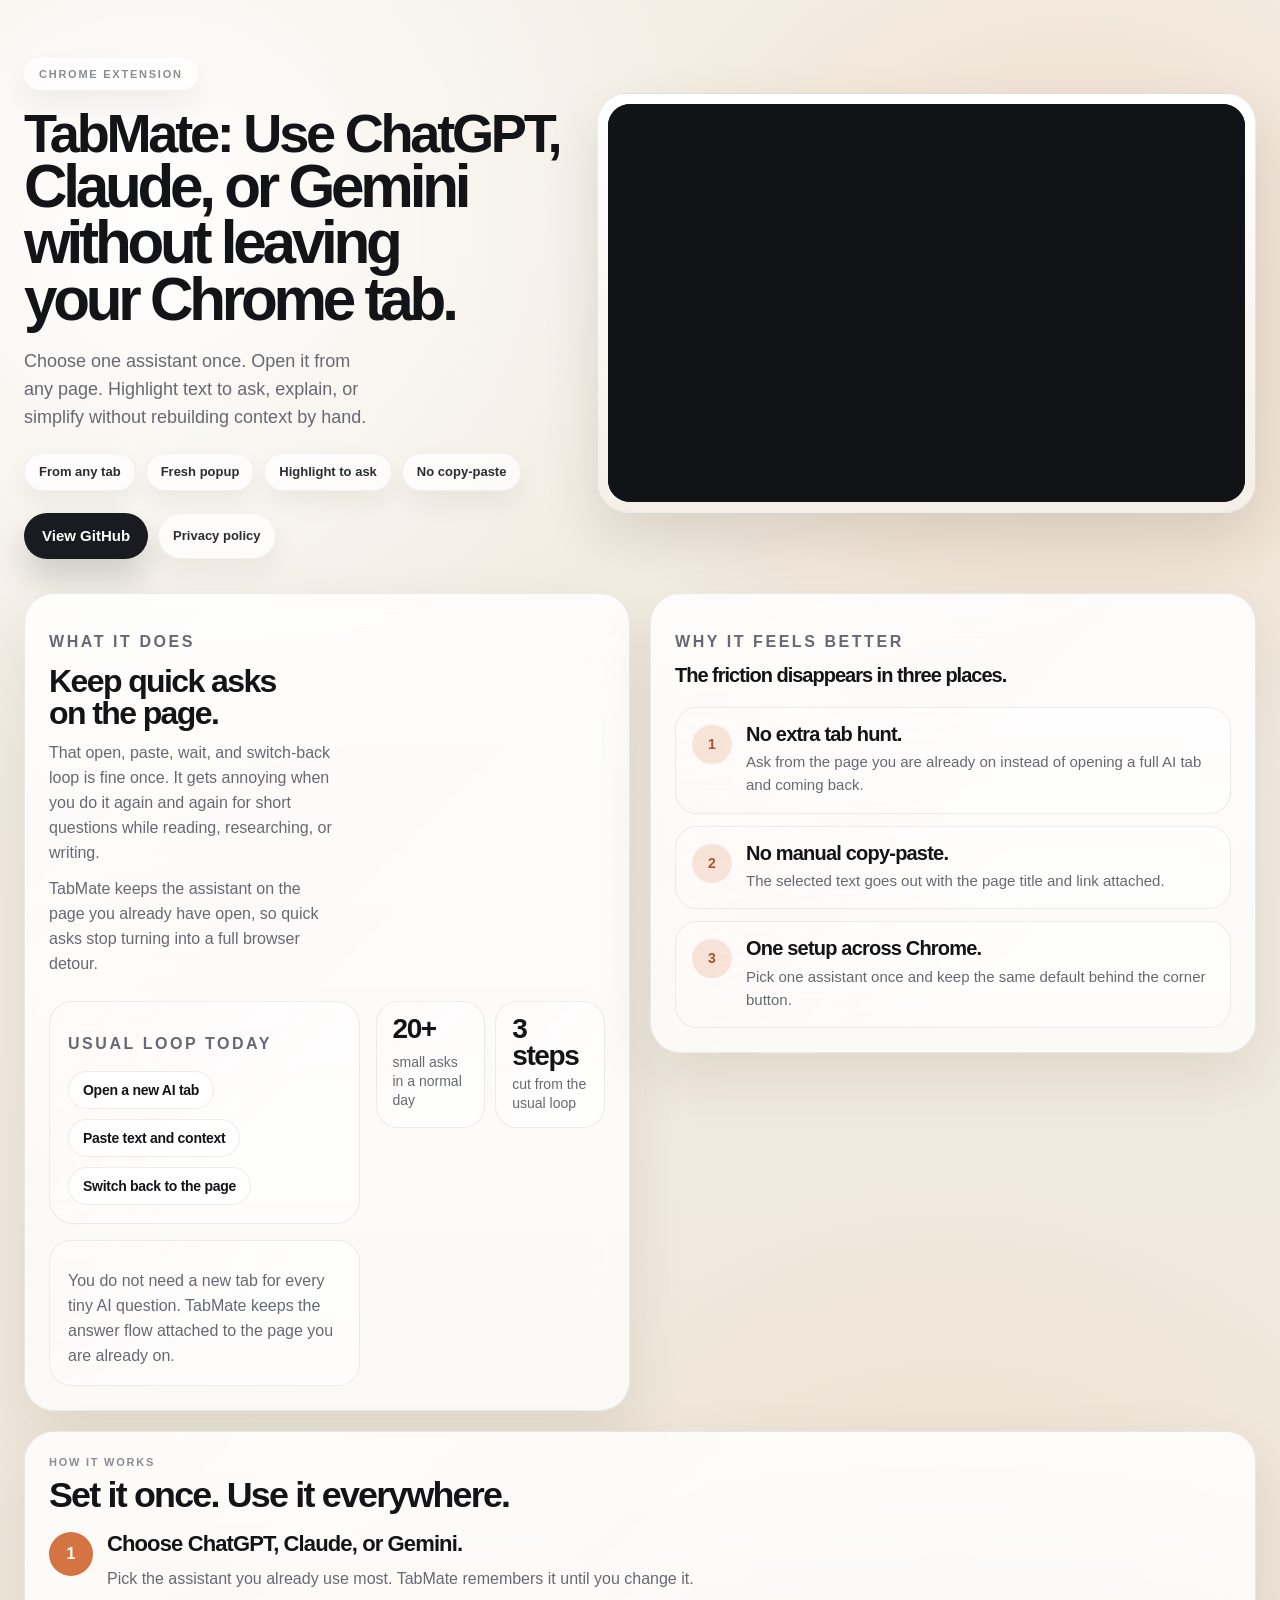
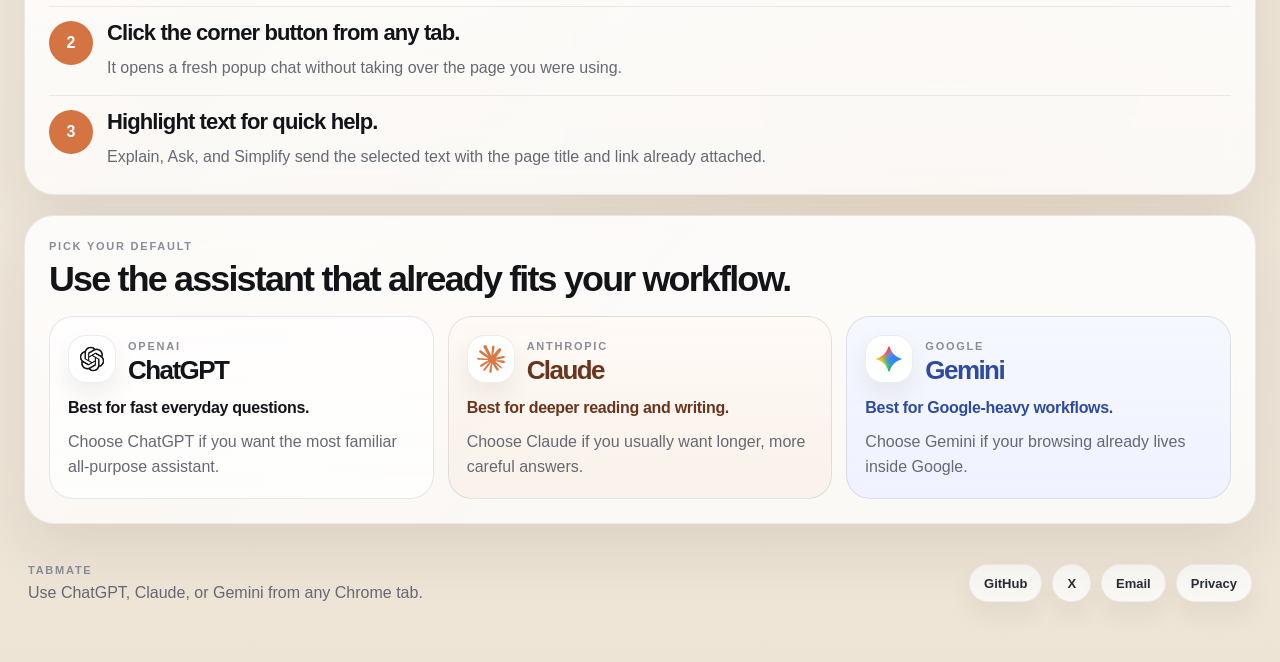
==== commit 284b74ae: "Fix story card layout containment" ====
--- a/index.html
+++ b/index.html
@@ -56,35 +56,33 @@
           <p class="section-kicker">What it does</p>
           <div class="story-what-copy">
             <h2>
-              <span>Keep tiny asks</span>
+              <span>Keep quick asks</span>
               <span>on the page.</span>
             </h2>
             <p>That open, paste, wait, and switch-back loop is fine once. It gets annoying when you do it again and again for short questions while reading, researching, or writing.</p>
             <p>TabMate keeps the assistant on the page you already have open, so quick asks stop turning into a full browser detour.</p>
           </div>
-          <div class="story-what-details">
+          <div class="story-proof">
             <div class="story-loop" aria-label="Typical AI workflow today">
               <p class="story-loop-kicker">Usual loop today</p>
-              <div class="story-loop-steps">
-                <div class="story-loop-step"><span>1</span><strong>Open a new AI tab</strong></div>
-                <div class="story-loop-step"><span>2</span><strong>Paste text and context</strong></div>
-                <div class="story-loop-step"><span>3</span><strong>Switch back to the page</strong></div>
-              </div>
-            </div>
-            <div class="story-side">
-              <div class="story-metrics" aria-label="Workflow pain points">
-                <div class="story-metric">
-                  <strong>20+</strong>
-                  <span>small ask moments in a normal day</span>
-                </div>
-                <div class="story-metric">
-                  <strong>3 steps</strong>
-                  <span>removed from the usual loop</span>
-                </div>
-              </div>
-              <div class="story-payoff">
-                <p class="story-payoff-copy">You do not need a new tab for every tiny AI question. TabMate keeps the answer flow attached to the page you are already on.</p>
-              </div>
+              <div class="story-loop-strip">
+                <span class="story-loop-chip">Open a new AI tab</span>
+                <span class="story-loop-chip">Paste text and context</span>
+                <span class="story-loop-chip">Switch back to the page</span>
+              </div>
+            </div>
+            <div class="story-metrics" aria-label="Workflow pain points">
+              <div class="story-metric">
+                <strong>20+</strong>
+                <span>small asks in a normal day</span>
+              </div>
+              <div class="story-metric">
+                <strong>3 steps</strong>
+                <span>cut from the usual loop</span>
+              </div>
+            </div>
+            <div class="story-payoff">
+              <p class="story-payoff-copy">You do not need a new tab for every tiny AI question. TabMate keeps the answer flow attached to the page you are already on.</p>
             </div>
           </div>
         </article>
--- a/site.css
+++ b/site.css
@@ -237,12 +237,14 @@
   grid-template-columns: 1fr 1fr;
   gap: 20px;
   margin-top: 34px;
+  align-items: start;
 }
 
 .story-card,
 .how-it-works,
 .assistants {
   padding: 24px;
+  overflow: hidden;
   background:
     linear-gradient(180deg, rgba(255, 255, 255, 0.88), rgba(255, 255, 255, 0.76)),
     linear-gradient(135deg, rgba(213, 116, 67, 0.06), transparent 58%);
@@ -284,9 +286,9 @@
   max-width: 32ch;
 }
 
-.story-what-details {
-  display: grid;
-  grid-template-columns: minmax(260px, 1fr) minmax(240px, 0.86fr);
+.story-proof {
+  display: grid;
+  grid-template-columns: minmax(0, 1.15fr) minmax(0, 0.85fr);
   gap: 16px;
   margin-top: 24px;
   align-items: start;
@@ -311,61 +313,45 @@
   color: var(--subtle);
 }
 
-.story-loop-steps {
-  display: grid;
+.story-loop-strip {
+  display: flex;
+  flex-wrap: wrap;
   gap: 10px;
   margin-top: 14px;
 }
 
-.story-loop-step {
-  display: grid;
-  grid-template-columns: 28px 1fr;
+.story-loop-chip {
+  display: inline-flex;
+  align-items: center;
+  justify-content: center;
+  min-height: 38px;
+  padding: 0 14px;
+  border-radius: 999px;
+  background: rgba(255, 255, 255, 0.8);
+  border: 1px solid rgba(24, 25, 30, 0.08);
+  font-size: 14px;
+  font-weight: 600;
+  line-height: 1.2;
+  letter-spacing: -0.02em;
+}
+
+.story-side,
+.story-proof-side {
+  display: grid;
+  gap: 12px;
+  min-width: 0;
+}
+
+.story-metrics {
+  display: grid;
+  grid-template-columns: repeat(2, minmax(0, 1fr));
   gap: 10px;
-  align-items: center;
-  min-height: 42px;
-  padding: 0 10px 0 0;
-  border-top: 1px solid rgba(24, 25, 30, 0.08);
-}
-
-.story-loop-step:first-child {
-  border-top: 0;
-}
-
-.story-loop-step span {
-  display: inline-flex;
-  align-items: center;
-  justify-content: center;
-  width: 28px;
-  height: 28px;
-  border-radius: 999px;
-  background: rgba(213, 116, 67, 0.16);
-  color: #a85527;
-  font-size: 12px;
-  font-weight: 700;
-}
-
-.story-loop-step strong {
-  font-size: 15px;
-  line-height: 1.3;
-  letter-spacing: -0.02em;
-}
-
-.story-side {
-  display: grid;
-  gap: 12px;
-}
-
-.story-metrics {
-  display: grid;
-  grid-template-columns: 1fr;
-  gap: 10px;
 }
 
 .story-metric {
   display: grid;
-  grid-template-columns: auto 1fr;
-  gap: 12px;
-  align-items: baseline;
+  gap: 6px;
+  align-items: start;
   min-height: 0;
   padding: 14px 16px;
   border: 1px solid rgba(24, 25, 30, 0.08);
@@ -381,7 +367,6 @@
   font-size: 28px;
   line-height: 0.95;
   letter-spacing: -0.05em;
-  white-space: nowrap;
 }
 
 .story-metric span {
@@ -390,7 +375,6 @@
   font-size: 14px;
   line-height: 1.35;
   color: var(--muted);
-  white-space: nowrap;
 }
 
 .story-payoff {
@@ -614,11 +598,7 @@
     grid-template-columns: 1fr;
   }
 
-  .story-what-layout {
-    grid-template-columns: 1fr;
-  }
-
-  .story-what-details {
+  .story-proof {
     grid-template-columns: 1fr;
   }
 
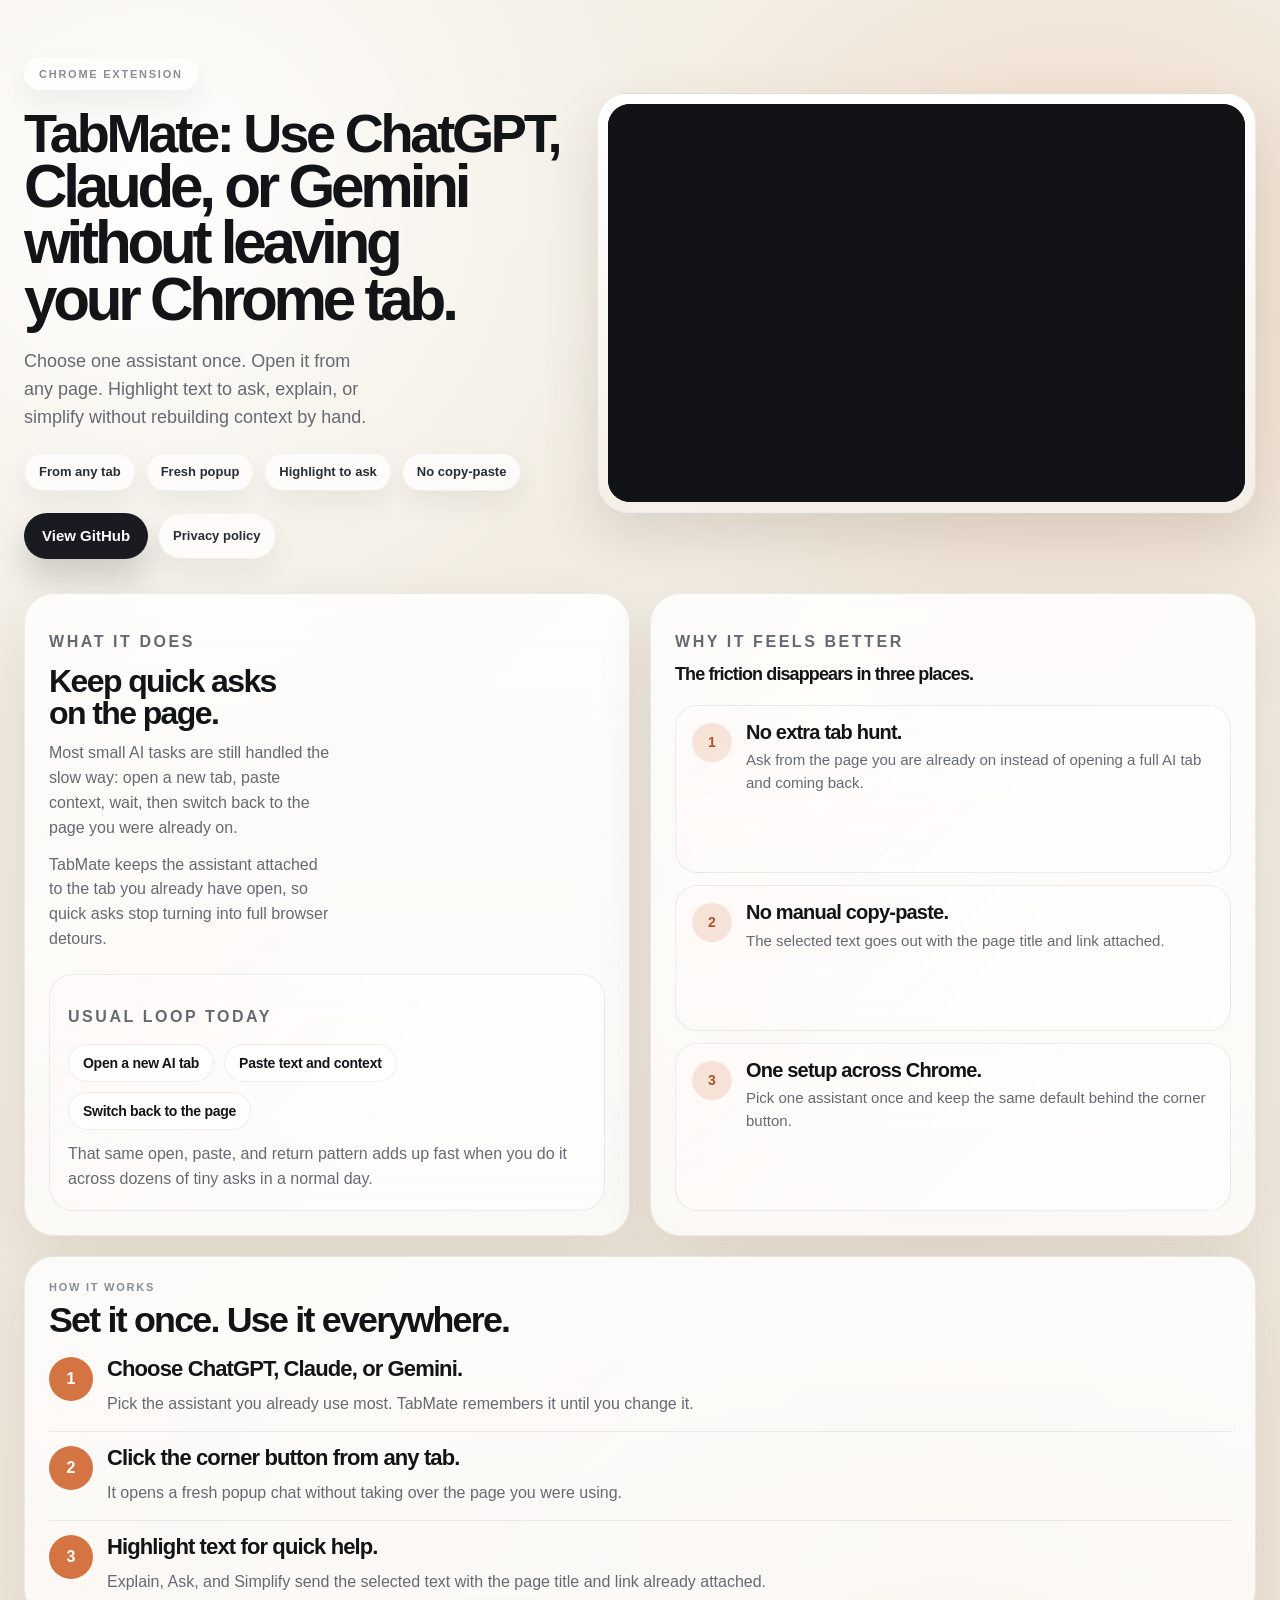
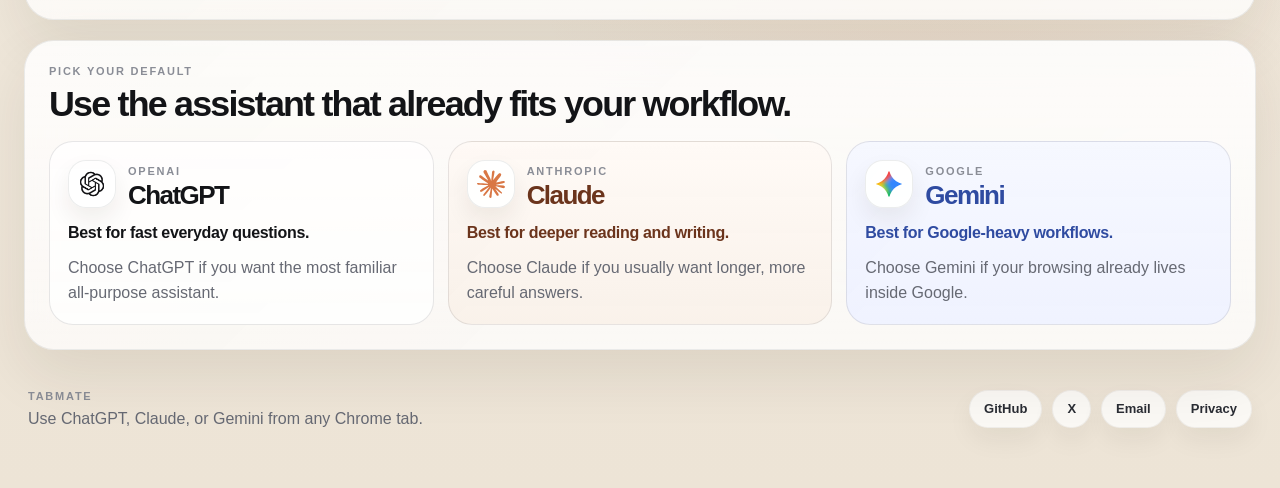
==== commit bc88f781: "Refine landing story card balance" ====
--- a/index.html
+++ b/index.html
@@ -59,31 +59,17 @@
               <span>Keep quick asks</span>
               <span>on the page.</span>
             </h2>
-            <p>That open, paste, wait, and switch-back loop is fine once. It gets annoying when you do it again and again for short questions while reading, researching, or writing.</p>
-            <p>TabMate keeps the assistant on the page you already have open, so quick asks stop turning into a full browser detour.</p>
-          </div>
-          <div class="story-proof">
-            <div class="story-loop" aria-label="Typical AI workflow today">
-              <p class="story-loop-kicker">Usual loop today</p>
-              <div class="story-loop-strip">
-                <span class="story-loop-chip">Open a new AI tab</span>
-                <span class="story-loop-chip">Paste text and context</span>
-                <span class="story-loop-chip">Switch back to the page</span>
-              </div>
-            </div>
-            <div class="story-metrics" aria-label="Workflow pain points">
-              <div class="story-metric">
-                <strong>20+</strong>
-                <span>small asks in a normal day</span>
-              </div>
-              <div class="story-metric">
-                <strong>3 steps</strong>
-                <span>cut from the usual loop</span>
-              </div>
-            </div>
-            <div class="story-payoff">
-              <p class="story-payoff-copy">You do not need a new tab for every tiny AI question. TabMate keeps the answer flow attached to the page you are already on.</p>
-            </div>
+            <p>Most small AI tasks are still handled the slow way: open a new tab, paste context, wait, then switch back to the page you were already on.</p>
+            <p>TabMate keeps the assistant attached to the tab you already have open, so quick asks stop turning into full browser detours.</p>
+          </div>
+          <div class="story-loop-band" aria-label="Typical AI workflow today">
+            <p class="story-loop-kicker">Usual loop today</p>
+            <div class="story-loop-strip">
+              <span class="story-loop-chip">Open a new AI tab</span>
+              <span class="story-loop-chip">Paste text and context</span>
+              <span class="story-loop-chip">Switch back to the page</span>
+            </div>
+            <p class="story-loop-note">That same open, paste, and return pattern adds up fast when you do it across dozens of tiny asks in a normal day.</p>
           </div>
         </article>
         <article class="story-card story-benefits">
--- a/site.css
+++ b/site.css
@@ -237,7 +237,7 @@
   grid-template-columns: 1fr 1fr;
   gap: 20px;
   margin-top: 34px;
-  align-items: start;
+  align-items: stretch;
 }
 
 .story-card,
@@ -269,8 +269,8 @@
 }
 
 .story-what {
-  display: flex;
-  flex-direction: column;
+  display: grid;
+  grid-template-rows: auto 1fr auto;
 }
 
 .story-what-copy h2 {
@@ -286,15 +286,8 @@
   max-width: 32ch;
 }
 
-.story-proof {
-  display: grid;
-  grid-template-columns: minmax(0, 1.15fr) minmax(0, 0.85fr);
-  gap: 16px;
-  margin-top: 24px;
-  align-items: start;
-}
-
-.story-loop {
+.story-loop-band {
+  margin-top: 22px;
   padding: 18px;
   border: 1px solid rgba(24, 25, 30, 0.08);
   border-radius: 24px;
@@ -335,62 +328,10 @@
   letter-spacing: -0.02em;
 }
 
-.story-side,
-.story-proof-side {
-  display: grid;
-  gap: 12px;
-  min-width: 0;
-}
-
-.story-metrics {
-  display: grid;
-  grid-template-columns: repeat(2, minmax(0, 1fr));
-  gap: 10px;
-}
-
-.story-metric {
-  display: grid;
-  gap: 6px;
-  align-items: start;
-  min-height: 0;
-  padding: 14px 16px;
-  border: 1px solid rgba(24, 25, 30, 0.08);
-  border-radius: 22px;
-  background:
-    linear-gradient(180deg, rgba(255, 255, 255, 0.72), rgba(255, 255, 255, 0.58)),
-    linear-gradient(135deg, rgba(213, 116, 67, 0.08), transparent 60%);
-  box-shadow: inset 0 1px 0 rgba(255, 255, 255, 0.78);
-}
-
-.story-metric strong {
-  font-family: var(--display-font);
-  font-size: 28px;
-  line-height: 0.95;
-  letter-spacing: -0.05em;
-}
-
-.story-metric span {
-  display: block;
-  margin-top: 0;
-  font-size: 14px;
-  line-height: 1.35;
-  color: var(--muted);
-}
-
-.story-payoff {
-  padding: 16px 18px;
-  border: 1px solid rgba(24, 25, 30, 0.08);
-  border-radius: 22px;
-  background:
-    linear-gradient(180deg, rgba(255, 255, 255, 0.72), rgba(255, 255, 255, 0.58)),
-    linear-gradient(135deg, rgba(213, 116, 67, 0.08), transparent 60%);
-  box-shadow: inset 0 1px 0 rgba(255, 255, 255, 0.78);
-}
-
-.story-payoff-copy {
-  margin-top: 0;
+.story-loop-note {
+  margin-top: 14px;
   font-size: 15px;
-  line-height: 1.55;
+  line-height: 1.5;
   color: var(--muted);
 }
 
@@ -415,13 +356,13 @@
 }
 
 .story-benefits {
-  display: flex;
-  flex-direction: column;
+  display: grid;
+  grid-template-rows: auto auto 1fr;
 }
 
 .story-benefits h2 {
   max-width: none;
-  font-size: clamp(20px, 1.35vw, 25px);
+  font-size: clamp(18px, 1.2vw, 22px);
   white-space: nowrap;
 }
 
@@ -598,25 +539,8 @@
     grid-template-columns: 1fr;
   }
 
-  .story-proof {
-    grid-template-columns: 1fr;
-  }
-
-  .story-metrics {
-    grid-template-columns: 1fr;
-  }
-
   .story-benefits h2 {
     white-space: normal;
-  }
-
-  .story-metric span {
-    white-space: normal;
-  }
-
-  .story-payoff {
-    padding-left: 16px;
-    padding-right: 16px;
   }
 }
 
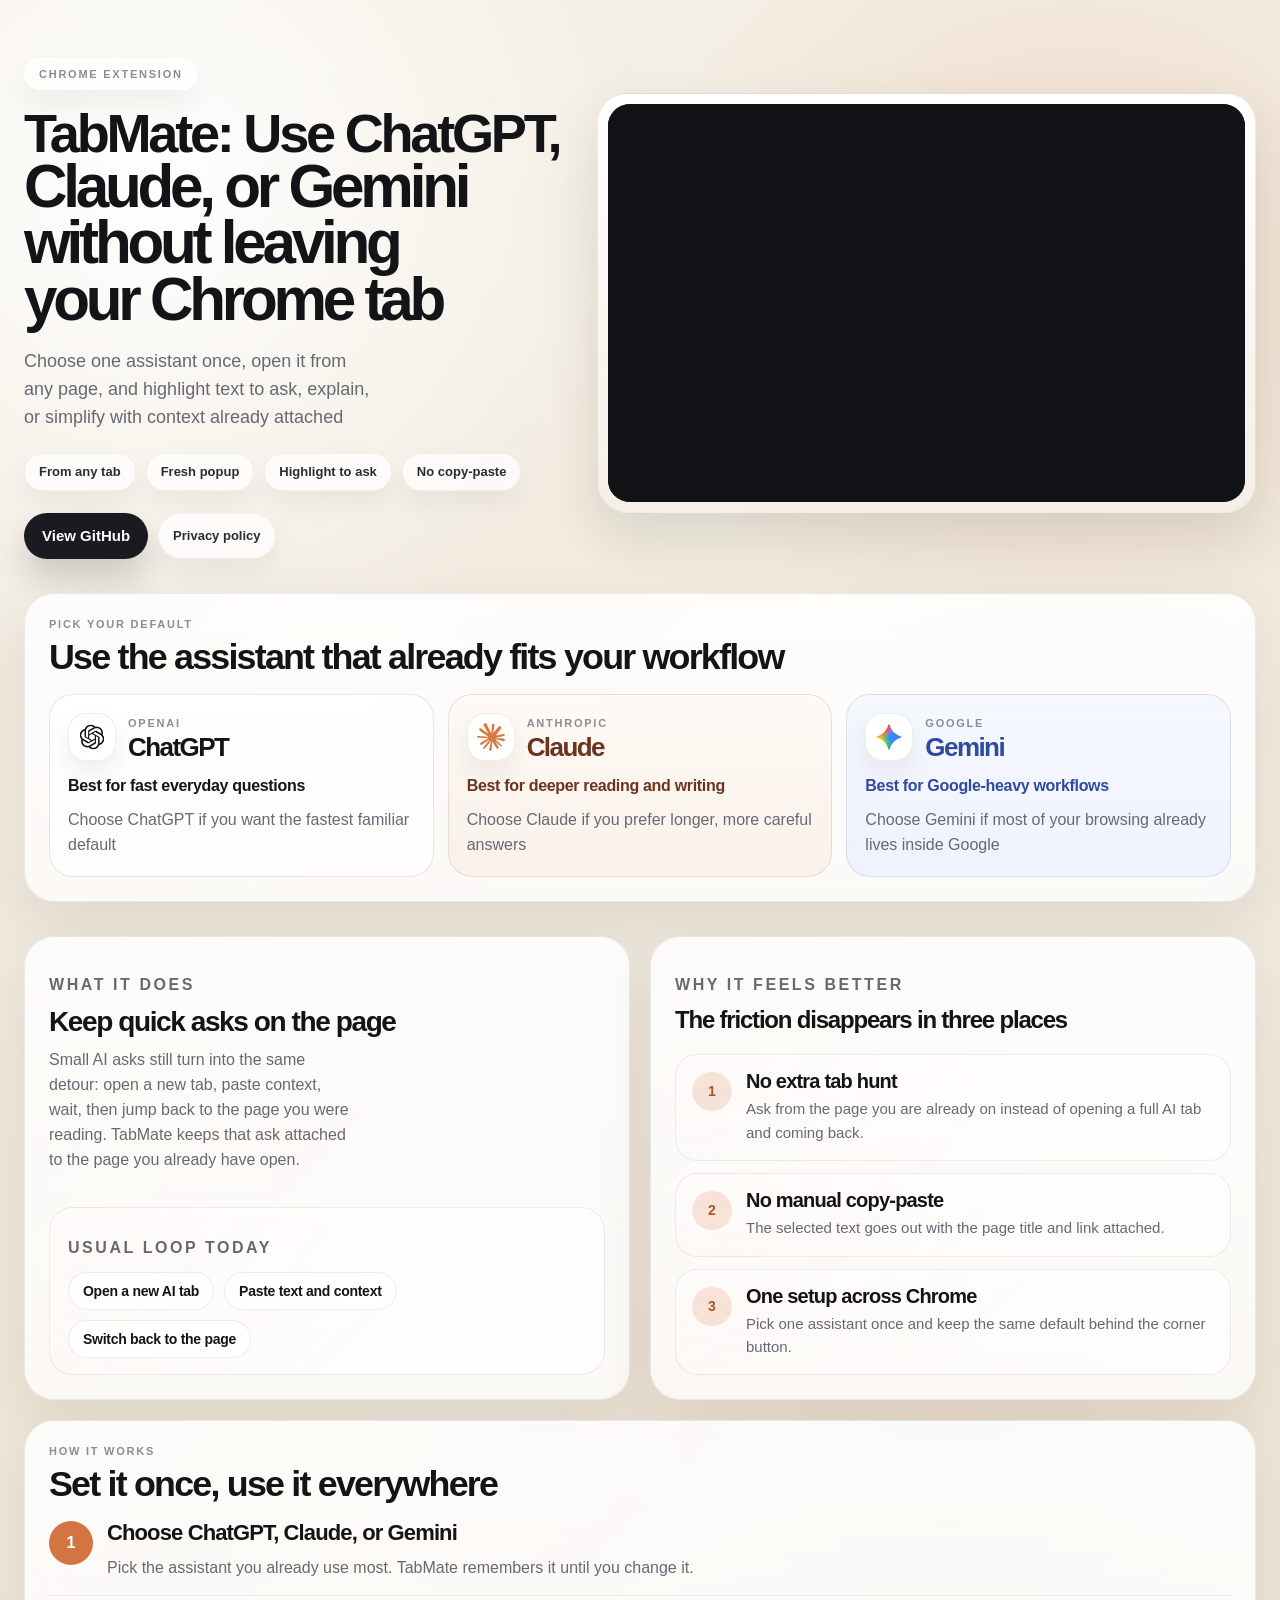
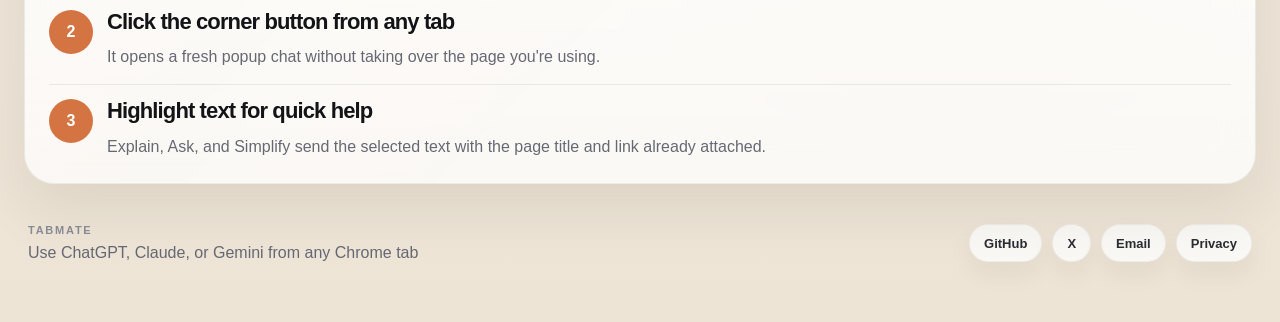
==== commit 54255d03: "Polish landing page copy and flow" ====
--- a/index.html
+++ b/index.html
@@ -16,9 +16,9 @@
             <span class="headline-lead">TabMate: Use ChatGPT,</span>
             <span>Claude, or Gemini</span>
             <span>without leaving</span>
-            <span>your Chrome tab.</span>
+            <span>your Chrome tab</span>
           </h1>
-          <p class="copy">Choose one assistant once. Open it from any page. Highlight text to ask, explain, or simplify without rebuilding context by hand.</p>
+          <p class="copy">Choose one assistant once, open it from any page, and highlight text to ask, explain, or simplify with context already attached</p>
 
           <div class="hero-pills" aria-label="Core actions">
             <span class="hero-pill">From any tab</span>
@@ -51,90 +51,10 @@
         </aside>
       </section>
 
-      <section class="story-grid">
-        <article class="story-card story-what">
-          <p class="section-kicker">What it does</p>
-          <div class="story-what-copy">
-            <h2>
-              <span>Keep quick asks</span>
-              <span>on the page.</span>
-            </h2>
-            <p>Most small AI tasks are still handled the slow way: open a new tab, paste context, wait, then switch back to the page you were already on.</p>
-            <p>TabMate keeps the assistant attached to the tab you already have open, so quick asks stop turning into full browser detours.</p>
-          </div>
-          <div class="story-loop-band" aria-label="Typical AI workflow today">
-            <p class="story-loop-kicker">Usual loop today</p>
-            <div class="story-loop-strip">
-              <span class="story-loop-chip">Open a new AI tab</span>
-              <span class="story-loop-chip">Paste text and context</span>
-              <span class="story-loop-chip">Switch back to the page</span>
-            </div>
-            <p class="story-loop-note">That same open, paste, and return pattern adds up fast when you do it across dozens of tiny asks in a normal day.</p>
-          </div>
-        </article>
-        <article class="story-card story-benefits">
-          <p class="section-kicker">Why it feels better</p>
-          <h2>The friction disappears in three places.</h2>
-          <div class="benefit-stack">
-            <article class="benefit-row">
-              <span class="benefit-badge">1</span>
-              <div>
-                <h3>No extra tab hunt.</h3>
-                <p>Ask from the page you are already on instead of opening a full AI tab and coming back.</p>
-              </div>
-            </article>
-            <article class="benefit-row">
-              <span class="benefit-badge">2</span>
-              <div>
-                <h3>No manual copy-paste.</h3>
-                <p>The selected text goes out with the page title and link attached.</p>
-              </div>
-            </article>
-            <article class="benefit-row">
-              <span class="benefit-badge">3</span>
-              <div>
-                <h3>One setup across Chrome.</h3>
-                <p>Pick one assistant once and keep the same default behind the corner button.</p>
-              </div>
-            </article>
-          </div>
-        </article>
-      </section>
-
-      <section class="how-it-works">
-        <div class="section-head">
-          <p class="section-kicker">How it works</p>
-          <h2>Set it once. Use it everywhere.</h2>
-        </div>
-        <div class="steps">
-          <article class="step">
-            <span class="step-number">1</span>
-            <div>
-              <h3>Choose ChatGPT, Claude, or Gemini.</h3>
-              <p>Pick the assistant you already use most. TabMate remembers it until you change it.</p>
-            </div>
-          </article>
-          <article class="step">
-            <span class="step-number">2</span>
-            <div>
-              <h3>Click the corner button from any tab.</h3>
-              <p>It opens a fresh popup chat without taking over the page you were using.</p>
-            </div>
-          </article>
-          <article class="step">
-            <span class="step-number">3</span>
-            <div>
-              <h3>Highlight text for quick help.</h3>
-              <p>Explain, Ask, and Simplify send the selected text with the page title and link already attached.</p>
-            </div>
-          </article>
-        </div>
-      </section>
-
       <section class="assistants">
         <div class="section-head">
           <p class="section-kicker">Pick your default</p>
-          <h2>Use the assistant that already fits your workflow.</h2>
+          <h2>Use the assistant that already fits your workflow</h2>
         </div>
         <div class="assistant-grid">
           <article class="assistant-card assistant-chatgpt">
@@ -147,8 +67,8 @@
                 <h3>ChatGPT</h3>
               </div>
             </div>
-            <p class="assistant-headline">Best for fast everyday questions.</p>
-            <p class="assistant-copy">Choose ChatGPT if you want the most familiar all-purpose assistant.</p>
+            <p class="assistant-headline">Best for fast everyday questions</p>
+            <p class="assistant-copy">Choose ChatGPT if you want the fastest familiar default</p>
           </article>
 
           <article class="assistant-card assistant-claude">
@@ -161,8 +81,8 @@
                 <h3>Claude</h3>
               </div>
             </div>
-            <p class="assistant-headline">Best for deeper reading and writing.</p>
-            <p class="assistant-copy">Choose Claude if you usually want longer, more careful answers.</p>
+            <p class="assistant-headline">Best for deeper reading and writing</p>
+            <p class="assistant-copy">Choose Claude if you prefer longer, more careful answers</p>
           </article>
 
           <article class="assistant-card assistant-gemini">
@@ -175,8 +95,83 @@
                 <h3>Gemini</h3>
               </div>
             </div>
-            <p class="assistant-headline">Best for Google-heavy workflows.</p>
-            <p class="assistant-copy">Choose Gemini if your browsing already lives inside Google.</p>
+            <p class="assistant-headline">Best for Google-heavy workflows</p>
+            <p class="assistant-copy">Choose Gemini if most of your browsing already lives inside Google</p>
+          </article>
+        </div>
+      </section>
+
+      <section class="story-grid">
+        <article class="story-card story-what">
+          <p class="section-kicker">What it does</p>
+          <div class="story-what-copy">
+            <h2>Keep quick asks on the page</h2>
+            <p>Small AI asks still turn into the same detour: open a new tab, paste context, wait, then jump back to the page you were reading. TabMate keeps that ask attached to the page you already have open.</p>
+          </div>
+          <div class="story-loop-band" aria-label="Typical AI workflow today">
+            <p class="story-loop-kicker">Usual loop today</p>
+            <div class="story-loop-strip">
+              <span class="story-loop-chip">Open a new AI tab</span>
+              <span class="story-loop-chip">Paste text and context</span>
+              <span class="story-loop-chip">Switch back to the page</span>
+            </div>
+          </div>
+        </article>
+        <article class="story-card story-benefits">
+          <p class="section-kicker">Why it feels better</p>
+          <h2>The friction disappears in three places</h2>
+          <div class="benefit-stack">
+            <article class="benefit-row">
+              <span class="benefit-badge">1</span>
+              <div>
+                <h3>No extra tab hunt</h3>
+                <p>Ask from the page you are already on instead of opening a full AI tab and coming back.</p>
+              </div>
+            </article>
+            <article class="benefit-row">
+              <span class="benefit-badge">2</span>
+              <div>
+                <h3>No manual copy-paste</h3>
+                <p>The selected text goes out with the page title and link attached.</p>
+              </div>
+            </article>
+            <article class="benefit-row">
+              <span class="benefit-badge">3</span>
+              <div>
+                <h3>One setup across Chrome</h3>
+                <p>Pick one assistant once and keep the same default behind the corner button.</p>
+              </div>
+            </article>
+          </div>
+        </article>
+      </section>
+
+      <section class="how-it-works">
+        <div class="section-head">
+          <p class="section-kicker">How it works</p>
+          <h2>Set it once, use it everywhere</h2>
+        </div>
+        <div class="steps">
+          <article class="step">
+            <span class="step-number">1</span>
+            <div>
+              <h3>Choose ChatGPT, Claude, or Gemini</h3>
+              <p>Pick the assistant you already use most. TabMate remembers it until you change it.</p>
+            </div>
+          </article>
+          <article class="step">
+            <span class="step-number">2</span>
+            <div>
+              <h3>Click the corner button from any tab</h3>
+              <p>It opens a fresh popup chat without taking over the page you're using.</p>
+            </div>
+          </article>
+          <article class="step">
+            <span class="step-number">3</span>
+            <div>
+              <h3>Highlight text for quick help</h3>
+              <p>Explain, Ask, and Simplify send the selected text with the page title and link already attached.</p>
+            </div>
           </article>
         </div>
       </section>
@@ -184,7 +179,7 @@
       <footer class="page-footer">
         <div class="footer-copy">
           <p class="section-kicker">TabMate</p>
-          <p>Use ChatGPT, Claude, or Gemini from any Chrome tab.</p>
+          <p>Use ChatGPT, Claude, or Gemini from any Chrome tab</p>
         </div>
         <div class="footer-links">
           <a class="footer-link" href="https://github.com/sumitbehal/TabMate" target="_blank" rel="noreferrer">GitHub</a>
--- a/site.css
+++ b/site.css
@@ -244,6 +244,7 @@
 .how-it-works,
 .assistants {
   padding: 24px;
+  height: 100%;
   overflow: hidden;
   background:
     linear-gradient(180deg, rgba(255, 255, 255, 0.88), rgba(255, 255, 255, 0.76)),
@@ -275,20 +276,17 @@
 
 .story-what-copy h2 {
   max-width: none;
-  font-size: clamp(32px, 2.35vw, 40px);
-}
-
-.story-what-copy h2 span {
-  display: block;
+  font-size: clamp(28px, 2.1vw, 34px);
+  white-space: nowrap;
 }
 
 .story-what-copy p {
-  max-width: 32ch;
+  max-width: 34ch;
 }
 
 .story-loop-band {
-  margin-top: 22px;
-  padding: 18px;
+  margin-top: 18px;
+  padding: 16px 18px;
   border: 1px solid rgba(24, 25, 30, 0.08);
   border-radius: 24px;
   background:
@@ -310,7 +308,7 @@
   display: flex;
   flex-wrap: wrap;
   gap: 10px;
-  margin-top: 14px;
+  margin-top: 12px;
 }
 
 .story-loop-chip {
@@ -328,13 +326,6 @@
   letter-spacing: -0.02em;
 }
 
-.story-loop-note {
-  margin-top: 14px;
-  font-size: 15px;
-  line-height: 1.5;
-  color: var(--muted);
-}
-
 .benefit-stack {
   display: grid;
   gap: 12px;
@@ -362,7 +353,7 @@
 
 .story-benefits h2 {
   max-width: none;
-  font-size: clamp(18px, 1.2vw, 22px);
+  font-size: clamp(24px, 1.7vw, 30px);
   white-space: nowrap;
 }
 
@@ -400,6 +391,10 @@
 .how-it-works,
 .assistants {
   margin-top: 20px;
+}
+
+.assistants {
+  margin-top: 34px;
 }
 
 .steps {
